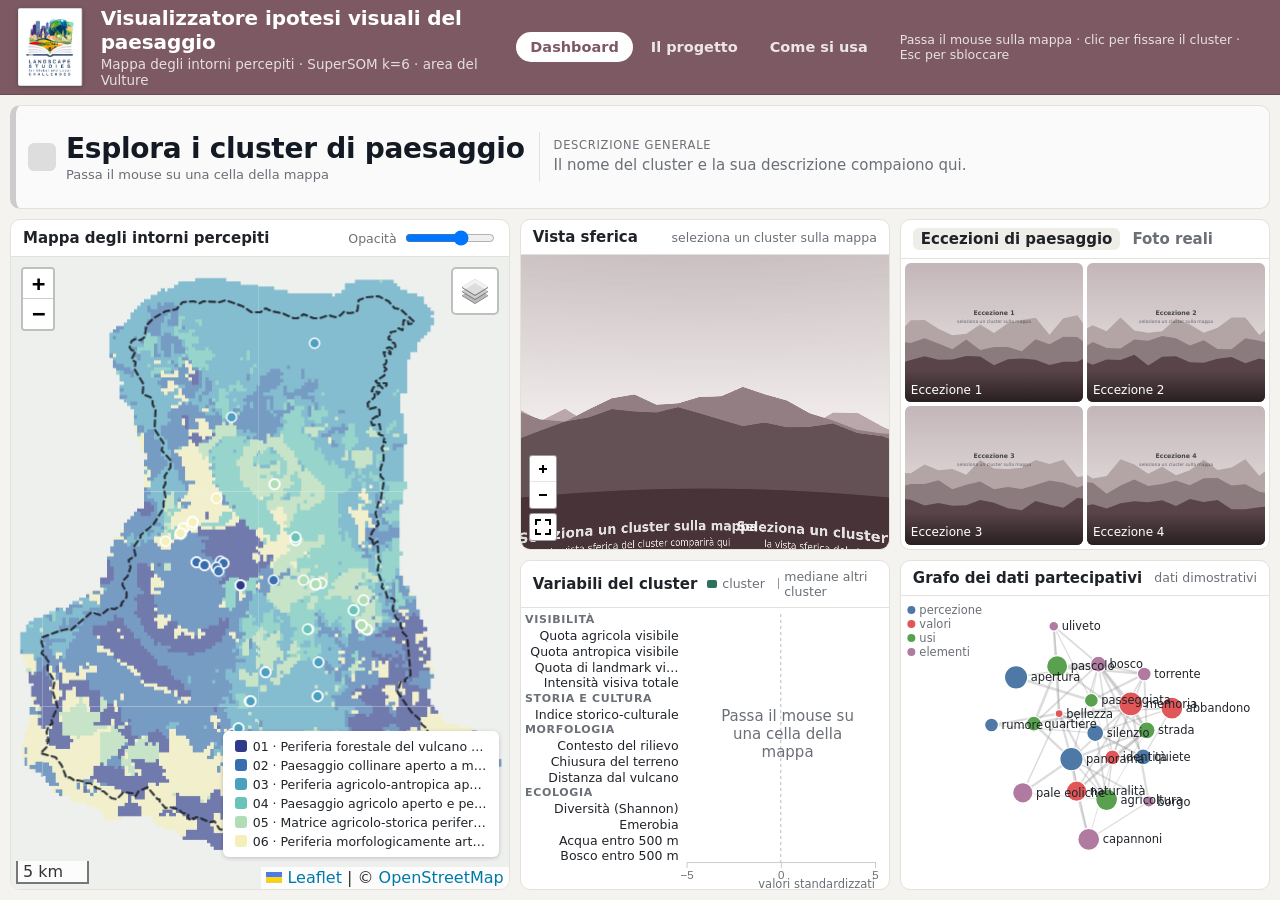
==== index.html @ a0e0056a "Prima versione pubblica della dashboard" ====
<!DOCTYPE html>
<html lang="it">
<head>
<meta charset="utf-8">
<meta name="viewport" content="width=device-width, initial-scale=1">
<title>Visualizzatore ipotesi visuali del paesaggio</title>
<meta name="description" content="Paesaggio tra misura e percezione: dashboard della mappa degli intorni percepiti dell'area del Vulture (Basilicata), con configurazioni SuperSOM, immagini generate con IA e fotografie del territorio. Dottorato in Landscape Studies for Global and Local Challenges, Università degli Studi di Bergamo.">
<meta property="og:title" content="Paesaggio tra misura e percezione">
<meta property="og:description" content="Mappa degli intorni percepiti del Vulture: configurazioni di paesaggio, ipotesi visuali generate con IA e fotografie del territorio.">
<meta property="og:image" content="assets/progetto/dispositivo.jpg">
<link rel="icon" href="assets/logo.png">
<link rel="stylesheet" href="vendor/leaflet/leaflet.css">
<link rel="stylesheet" href="vendor/pannellum/pannellum.css">
<link rel="stylesheet" href="css/style.css">
</head>
<body>
<header class="topbar">
  <button class="logo" id="logo" title="PhD Landscape Studies for Global and Local Challenges">
    <img src="assets/logo.png" alt="PhD Landscape Studies for Global and Local Challenges"></button>
  <div class="brand">
    <h1 id="titolo">Visualizzatore ipotesi visuali del paesaggio</h1>
    <p id="sottotitolo"></p>
  </div>
  <nav class="menu" aria-label="Sezioni">
    <a href="#dashboard" data-voce="dashboard" class="on">Dashboard</a>
    <a href="#progetto" data-voce="progetto">Il progetto</a>
    <a href="#progetto/uso" data-voce="uso">Come si usa</a>
  </nav>
  <div class="hint-top" id="hint-top">Passa il mouse sulla mappa · clic per fissare il cluster · Esc per sbloccare</div>
  <span class="demo-badge" id="demo-badge" hidden>dati dimostrativi</span>
</header>

<section class="scheda" id="scheda">
  <div class="sch-titolo">
    <span class="sch-sw" id="sch-sw"></span>
    <div class="sch-tt">
      <div class="sch-nome" id="sch-nome">Esplora i cluster di paesaggio</div>
      <div class="sch-meta" id="sch-meta">Passa il mouse su una cella della mappa</div>
    </div>
    <span class="sch-fisso" id="sch-fisso" hidden>fisso</span>
  </div>
  <div class="sch-desc">
    <span class="sch-label">Descrizione generale</span>
    <div class="sch-body" id="sch-body"></div>
  </div>
  <button class="sch-toggle" id="sch-toggle" hidden>leggi tutto</button>
</section>

<main class="grid">
  <section class="panel p-map">
    <div class="panel-h"><h2>Mappa degli intorni percepiti</h2>
      <label class="opacity">Opacità <input type="range" id="opacity" min="0" max="1" step="0.05"></label></div>
    <div id="map"></div>
  </section>

  <section class="panel p-street">
    <div class="panel-h"><h2>Vista sferica</h2><span class="hint" id="street-caption"></span><button class="btn-leggi" id="btn-centrale" hidden title="Leggi la descrizione dell'immagine centrale">Leggi</button></div>
    <div class="street" id="street">
      <div id="pano"></div>
      <figure class="synth" id="synth" hidden><img id="synth-img" alt=""><figcaption>immagine sintetica centrale</figcaption></figure>
    </div>
  </section>

  <section class="panel p-exc">
    <div class="panel-h"><h2>Eccezioni di paesaggio</h2></div>
    <div class="exc" id="exc"></div>
  </section>

  <section class="panel p-box">
    <div class="panel-h"><h2>Variabili del cluster</h2>
      <span class="legend-inline"><i class="lg-c"></i>cluster <i class="lg-g"></i>intera area</span></div>
    <div class="chart" id="boxplot"></div>
  </section>

  <section class="panel p-graph">
    <div class="panel-h"><h2>Grafo dei dati partecipativi</h2><span class="hint" id="graph-note"></span></div>
    <div class="chart" id="graph"></div>
  </section>
</main>

<div class="lightbox" id="lightbox" hidden><img alt=""><p></p></div>
<div class="tooltip" id="tooltip" hidden></div>

<script src="vendor/leaflet/leaflet.js"></script>
<script src="vendor/proj4.js"></script>
<script src="vendor/georaster.browser.bundle.min.js"></script>
<script src="vendor/georaster-layer-for-leaflet.min.js"></script>
<script src="vendor/d3.min.js"></script>
<script src="vendor/pannellum/pannellum.js"></script>
<script src="js/stato.js"></script>
<script src="js/modale.js"></script>
<script src="js/testi.js"></script>
<script src="js/panorama.js"></script>
<script src="js/foto.js"></script>
<script src="js/mappa.js"></script>
<script src="js/boxplot.js"></script>
<script src="js/immagini.js"></script>
<script src="js/grafo.js"></script>
<script src="js/progetto.js"></script>
<script src="js/app.js"></script>
</body>
</html>
---- vendor/leaflet/leaflet.css ----
/* required styles */

.leaflet-pane,
.leaflet-tile,
.leaflet-marker-icon,
.leaflet-marker-shadow,
.leaflet-tile-container,
.leaflet-pane > svg,
.leaflet-pane > canvas,
.leaflet-zoom-box,
.leaflet-image-layer,
.leaflet-layer {
	position: absolute;
	left: 0;
	top: 0;
	}
.leaflet-container {
	overflow: hidden;
	}
.leaflet-tile,
.leaflet-marker-icon,
.leaflet-marker-shadow {
	-webkit-user-select: none;
	   -moz-user-select: none;
	        user-select: none;
	  -webkit-user-drag: none;
	}
/* Prevents IE11 from highlighting tiles in blue */
.leaflet-tile::selection {
	background: transparent;
}
/* Safari renders non-retina tile on retina better with this, but Chrome is worse */
.leaflet-safari .leaflet-tile {
	image-rendering: -webkit-optimize-contrast;
	}
/* hack that prevents hw layers "stretching" when loading new tiles */
.leaflet-safari .leaflet-tile-container {
	width: 1600px;
	height: 1600px;
	-webkit-transform-origin: 0 0;
	}
.leaflet-marker-icon,
.leaflet-marker-shadow {
	display: block;
	}
/* .leaflet-container svg: reset svg max-width decleration shipped in Joomla! (joomla.org) 3.x */
/* .leaflet-container img: map is broken in FF if you have max-width: 100% on tiles */
.leaflet-container .leaflet-overlay-pane svg {
	max-width: none !important;
	max-height: none !important;
	}
.leaflet-container .leaflet-marker-pane img,
.leaflet-container .leaflet-shadow-pane img,
.leaflet-container .leaflet-tile-pane img,
.leaflet-container img.leaflet-image-layer,
.leaflet-container .leaflet-tile {
	max-width: none !important;
	max-height: none !important;
	width: auto;
	padding: 0;
	}

.leaflet-container img.leaflet-tile {
	/* See: https://bugs.chromium.org/p/chromium/issues/detail?id=600120 */
	mix-blend-mode: plus-lighter;
}

.leaflet-container.leaflet-touch-zoom {
	-ms-touch-action: pan-x pan-y;
	touch-action: pan-x pan-y;
	}
.leaflet-container.leaflet-touch-drag {
	-ms-touch-action: pinch-zoom;
	/* Fallback for FF which doesn't support pinch-zoom */
	touch-action: none;
	touch-action: pinch-zoom;
}
.leaflet-container.leaflet-touch-drag.leaflet-touch-zoom {
	-ms-touch-action: none;
	touch-action: none;
}
.leaflet-container {
	-webkit-tap-highlight-color: transparent;
}
.leaflet-container a {
	-webkit-tap-highlight-color: rgba(51, 181, 229, 0.4);
}
.leaflet-tile {
	filter: inherit;
	visibility: hidden;
	}
.leaflet-tile-loaded {
	visibility: inherit;
	}
.leaflet-zoom-box {
	width: 0;
	height: 0;
	-moz-box-sizing: border-box;
	     box-sizing: border-box;
	z-index: 800;
	}
/* workaround for https://bugzilla.mozilla.org/show_bug.cgi?id=888319 */
.leaflet-overlay-pane svg {
	-moz-user-select: none;
	}

.leaflet-pane         { z-index: 400; }

.leaflet-tile-pane    { z-index: 200; }
.leaflet-overlay-pane { z-index: 400; }
.leaflet-shadow-pane  { z-index: 500; }
.leaflet-marker-pane  { z-index: 600; }
.leaflet-tooltip-pane   { z-index: 650; }
.leaflet-popup-pane   { z-index: 700; }

.leaflet-map-pane canvas { z-index: 100; }
.leaflet-map-pane svg    { z-index: 200; }

.leaflet-vml-shape {
	width: 1px;
	height: 1px;
	}
.lvml {
	behavior: url(#default#VML);
	display: inline-block;
	position: absolute;
	}


/* control positioning */

.leaflet-control {
	position: relative;
	z-index: 800;
	pointer-events: visiblePainted; /* IE 9-10 doesn't have auto */
	pointer-events: auto;
	}
.leaflet-top,
.leaflet-bottom {
	position: absolute;
	z-index: 1000;
	pointer-events: none;
	}
.leaflet-top {
	top: 0;
	}
.leaflet-right {
	right: 0;
	}
.leaflet-bottom {
	bottom: 0;
	}
.leaflet-left {
	left: 0;
	}
.leaflet-control {
	float: left;
	clear: both;
	}
.leaflet-right .leaflet-control {
	float: right;
	}
.leaflet-top .leaflet-control {
	margin-top: 10px;
	}
.leaflet-bottom .leaflet-control {
	margin-bottom: 10px;
	}
.leaflet-left .leaflet-control {
	margin-left: 10px;
	}
.leaflet-right .leaflet-control {
	margin-right: 10px;
	}


/* zoom and fade animations */

.leaflet-fade-anim .leaflet-popup {
	opacity: 0;
	-webkit-transition: opacity 0.2s linear;
	   -moz-transition: opacity 0.2s linear;
	        transition: opacity 0.2s linear;
	}
.leaflet-fade-anim .leaflet-map-pane .leaflet-popup {
	opacity: 1;
	}
.leaflet-zoom-animated {
	-webkit-transform-origin: 0 0;
	    -ms-transform-origin: 0 0;
	        transform-origin: 0 0;
	}
svg.leaflet-zoom-animated {
	will-change: transform;
}

.leaflet-zoom-anim .leaflet-zoom-animated {
	-webkit-transition: -webkit-transform 0.25s cubic-bezier(0,0,0.25,1);
	   -moz-transition:    -moz-transform 0.25s cubic-bezier(0,0,0.25,1);
	        transition:         transform 0.25s cubic-bezier(0,0,0.25,1);
	}
.leaflet-zoom-anim .leaflet-tile,
.leaflet-pan-anim .leaflet-tile {
	-webkit-transition: none;
	   -moz-transition: none;
	        transition: none;
	}

.leaflet-zoom-anim .leaflet-zoom-hide {
	visibility: hidden;
	}


/* cursors */

.leaflet-interactive {
	cursor: pointer;
	}
.leaflet-grab {
	cursor: -webkit-grab;
	cursor:    -moz-grab;
	cursor:         grab;
	}
.leaflet-crosshair,
.leaflet-crosshair .leaflet-interactive {
	cursor: crosshair;
	}
.leaflet-popup-pane,
.leaflet-control {
	cursor: auto;
	}
.leaflet-dragging .leaflet-grab,
.leaflet-dragging .leaflet-grab .leaflet-interactive,
.leaflet-dragging .leaflet-marker-draggable {
	cursor: move;
	cursor: -webkit-grabbing;
	cursor:    -moz-grabbing;
	cursor:         grabbing;
	}

/* marker & overlays interactivity */
.leaflet-marker-icon,
.leaflet-marker-shadow,
.leaflet-image-layer,
.leaflet-pane > svg path,
.leaflet-tile-container {
	pointer-events: none;
	}

.leaflet-marker-icon.leaflet-interactive,
.leaflet-image-layer.leaflet-interactive,
.leaflet-pane > svg path.leaflet-interactive,
svg.leaflet-image-layer.leaflet-interactive path {
	pointer-events: visiblePainted; /* IE 9-10 doesn't have auto */
	pointer-events: auto;
	}

/* visual tweaks */

.leaflet-container {
	background: #ddd;
	outline-offset: 1px;
	}
.leaflet-container a {
	color: #0078A8;
	}
.leaflet-zoom-box {
	border: 2px dotted #38f;
	background: rgba(255,255,255,0.5);
	}


/* general typography */
.leaflet-container {
	font-family: "Helvetica Neue", Arial, Helvetica, sans-serif;
	font-size: 12px;
	font-size: 0.75rem;
	line-height: 1.5;
	}


/* general toolbar styles */

.leaflet-bar {
	box-shadow: 0 1px 5px rgba(0,0,0,0.65);
	border-radius: 4px;
	}
.leaflet-bar a {
	background-color: #fff;
	border-bottom: 1px solid #ccc;
	width: 26px;
	height: 26px;
	line-height: 26px;
	display: block;
	text-align: center;
	text-decoration: none;
	color: black;
	}
.leaflet-bar a,
.leaflet-control-layers-toggle {
	background-position: 50% 50%;
	background-repeat: no-repeat;
	display: block;
	}
.leaflet-bar a:hover,
.leaflet-bar a:focus {
	background-color: #f4f4f4;
	}
.leaflet-bar a:first-child {
	border-top-left-radius: 4px;
	border-top-right-radius: 4px;
	}
.leaflet-bar a:last-child {
	border-bottom-left-radius: 4px;
	border-bottom-right-radius: 4px;
	border-bottom: none;
	}
.leaflet-bar a.leaflet-disabled {
	cursor: default;
	background-color: #f4f4f4;
	color: #bbb;
	}

.leaflet-touch .leaflet-bar a {
	width: 30px;
	height: 30px;
	line-height: 30px;
	}
.leaflet-touch .leaflet-bar a:first-child {
	border-top-left-radius: 2px;
	border-top-right-radius: 2px;
	}
.leaflet-touch .leaflet-bar a:last-child {
	border-bottom-left-radius: 2px;
	border-bottom-right-radius: 2px;
	}

/* zoom control */

.leaflet-control-zoom-in,
.leaflet-control-zoom-out {
	font: bold 18px 'Lucida Console', Monaco, monospace;
	text-indent: 1px;
	}

.leaflet-touch .leaflet-control-zoom-in, .leaflet-touch .leaflet-control-zoom-out  {
	font-size: 22px;
	}


/* layers control */

.leaflet-control-layers {
	box-shadow: 0 1px 5px rgba(0,0,0,0.4);
	background: #fff;
	border-radius: 5px;
	}
.leaflet-control-layers-toggle {
	background-image: url(images/layers.png);
	width: 36px;
	height: 36px;
	}
.leaflet-retina .leaflet-control-layers-toggle {
	background-image: url(images/layers-2x.png);
	background-size: 26px 26px;
	}
.leaflet-touch .leaflet-control-layers-toggle {
	width: 44px;
	height: 44px;
	}
.leaflet-control-layers .leaflet-control-layers-list,
.leaflet-control-layers-expanded .leaflet-control-layers-toggle {
	display: none;
	}
.leaflet-control-layers-expanded .leaflet-control-layers-list {
	display: block;
	position: relative;
	}
.leaflet-control-layers-expanded {
	padding: 6px 10px 6px 6px;
	color: #333;
	background: #fff;
	}
.leaflet-control-layers-scrollbar {
	overflow-y: scroll;
	overflow-x: hidden;
	padding-right: 5px;
	}
.leaflet-control-layers-selector {
	margin-top: 2px;
	position: relative;
	top: 1px;
	}
.leaflet-control-layers label {
	display: block;
	font-size: 13px;
	font-size: 1.08333em;
	}
.leaflet-control-layers-separator {
	height: 0;
	border-top: 1px solid #ddd;
	margin: 5px -10px 5px -6px;
	}

/* Default icon URLs */
.leaflet-default-icon-path { /* used only in path-guessing heuristic, see L.Icon.Default */
	background-image: url(images/marker-icon.png);
	}


/* attribution and scale controls */

.leaflet-container .leaflet-control-attribution {
	background: #fff;
	background: rgba(255, 255, 255, 0.8);
	margin: 0;
	}
.leaflet-control-attribution,
.leaflet-control-scale-line {
	padding: 0 5px;
	color: #333;
	line-height: 1.4;
	}
.leaflet-control-attribution a {
	text-decoration: none;
	}
.leaflet-control-attribution a:hover,
.leaflet-control-attribution a:focus {
	text-decoration: underline;
	}
.leaflet-attribution-flag {
	display: inline !important;
	vertical-align: baseline !important;
	width: 1em;
	height: 0.6669em;
	}
.leaflet-left .leaflet-control-scale {
	margin-left: 5px;
	}
.leaflet-bottom .leaflet-control-scale {
	margin-bottom: 5px;
	}
.leaflet-control-scale-line {
	border: 2px solid #777;
	border-top: none;
	line-height: 1.1;
	padding: 2px 5px 1px;
	white-space: nowrap;
	-moz-box-sizing: border-box;
	     box-sizing: border-box;
	background: rgba(255, 255, 255, 0.8);
	text-shadow: 1px 1px #fff;
	}
.leaflet-control-scale-line:not(:first-child) {
	border-top: 2px solid #777;
	border-bottom: none;
	margin-top: -2px;
	}
.leaflet-control-scale-line:not(:first-child):not(:last-child) {
	border-bottom: 2px solid #777;
	}

.leaflet-touch .leaflet-control-attribution,
.leaflet-touch .leaflet-control-layers,
.leaflet-touch .leaflet-bar {
	box-shadow: none;
	}
.leaflet-touch .leaflet-control-layers,
.leaflet-touch .leaflet-bar {
	border: 2px solid rgba(0,0,0,0.2);
	background-clip: padding-box;
	}


/* popup */

.leaflet-popup {
	position: absolute;
	text-align: center;
	margin-bottom: 20px;
	}
.leaflet-popup-content-wrapper {
	padding: 1px;
	text-align: left;
	border-radius: 12px;
	}
.leaflet-popup-content {
	margin: 13px 24px 13px 20px;
	line-height: 1.3;
	font-size: 13px;
	font-size: 1.08333em;
	min-height: 1px;
	}
.leaflet-popup-content p {
	margin: 17px 0;
	margin: 1.3em 0;
	}
.leaflet-popup-tip-container {
	width: 40px;
	height: 20px;
	position: absolute;
	left: 50%;
	margin-top: -1px;
	margin-left: -20px;
	overflow: hidden;
	pointer-events: none;
	}
.leaflet-popup-tip {
	width: 17px;
	height: 17px;
	padding: 1px;

	margin: -10px auto 0;
	pointer-events: auto;

	-webkit-transform: rotate(45deg);
	   -moz-transform: rotate(45deg);
	    -ms-transform: rotate(45deg);
	        transform: rotate(45deg);
	}
.leaflet-popup-content-wrapper,
.leaflet-popup-tip {
	background: white;
	color: #333;
	box-shadow: 0 3px 14px rgba(0,0,0,0.4);
	}
.leaflet-container a.leaflet-popup-close-button {
	position: absolute;
	top: 0;
	right: 0;
	border: none;
	text-align: center;
	width: 24px;
	height: 24px;
	font: 16px/24px Tahoma, Verdana, sans-serif;
	color: #757575;
	text-decoration: none;
	background: transparent;
	}
.leaflet-container a.leaflet-popup-close-button:hover,
.leaflet-container a.leaflet-popup-close-button:focus {
	color: #585858;
	}
.leaflet-popup-scrolled {
	overflow: auto;
	}

.leaflet-oldie .leaflet-popup-content-wrapper {
	-ms-zoom: 1;
	}
.leaflet-oldie .leaflet-popup-tip {
	width: 24px;
	margin: 0 auto;

	-ms-filter: "progid:DXImageTransform.Microsoft.Matrix(M11=0.70710678, M12=0.70710678, M21=-0.70710678, M22=0.70710678)";
	filter: progid:DXImageTransform.Microsoft.Matrix(M11=0.70710678, M12=0.70710678, M21=-0.70710678, M22=0.70710678);
	}

.leaflet-oldie .leaflet-control-zoom,
.leaflet-oldie .leaflet-control-layers,
.leaflet-oldie .leaflet-popup-content-wrapper,
.leaflet-oldie .leaflet-popup-tip {
	border: 1px solid #999;
	}


/* div icon */

.leaflet-div-icon {
	background: #fff;
	border: 1px solid #666;
	}


/* Tooltip */
/* Base styles for the element that has a tooltip */
.leaflet-tooltip {
	position: absolute;
	padding: 6px;
	background-color: #fff;
	border: 1px solid #fff;
	border-radius: 3px;
	color: #222;
	white-space: nowrap;
	-webkit-user-select: none;
	-moz-user-select: none;
	-ms-user-select: none;
	user-select: none;
	pointer-events: none;
	box-shadow: 0 1px 3px rgba(0,0,0,0.4);
	}
.leaflet-tooltip.leaflet-interactive {
	cursor: pointer;
	pointer-events: auto;
	}
.leaflet-tooltip-top:before,
.leaflet-tooltip-bottom:before,
.leaflet-tooltip-left:before,
.leaflet-tooltip-right:before {
	position: absolute;
	pointer-events: none;
	border: 6px solid transparent;
	background: transparent;
	content: "";
	}

/* Directions */

.leaflet-tooltip-bottom {
	margin-top: 6px;
}
.leaflet-tooltip-top {
	margin-top: -6px;
}
.leaflet-tooltip-bottom:before,
.leaflet-tooltip-top:before {
	left: 50%;
	margin-left: -6px;
	}
.leaflet-tooltip-top:before {
	bottom: 0;
	margin-bottom: -12px;
	border-top-color: #fff;
	}
.leaflet-tooltip-bottom:before {
	top: 0;
	margin-top: -12px;
	margin-left: -6px;
	border-bottom-color: #fff;
	}
.leaflet-tooltip-left {
	margin-left: -6px;
}
.leaflet-tooltip-right {
	margin-left: 6px;
}
.leaflet-tooltip-left:before,
.leaflet-tooltip-right:before {
	top: 50%;
	margin-top: -6px;
	}
.leaflet-tooltip-left:before {
	right: 0;
	margin-right: -12px;
	border-left-color: #fff;
	}
.leaflet-tooltip-right:before {
	left: 0;
	margin-left: -12px;
	border-right-color: #fff;
	}

/* Printing */

@media print {
	/* Prevent printers from removing background-images of controls. */
	.leaflet-control {
		-webkit-print-color-adjust: exact;
		print-color-adjust: exact;
		}
	}
---- vendor/pannellum/pannellum.css ----
/* Pannellum 2.5.6, https://github.com/mpetroff/pannellum */
.pnlm-container{margin:0;padding:0;overflow:hidden;position:relative;cursor:default;width:100%;height:100%;font-family:Helvetica,"Nimbus Sans L","Liberation Sans",Arial,sans-serif;background:#f4f4f4 url('data:image/svg+xml,%3Csvg%20xmlns%3D%22http%3A%2F%2Fwww.w3.org%2F2000%2Fsvg%22%20width%3D%2267%22%20height%3D%22100%22%20viewBox%3D%220%200%2067%20100%22%3E%0A%3Cpath%20stroke%3D%22%23ccc%22%20fill%3D%22none%22%20d%3D%22M33.5%2C50%2C0%2C63%2C33.5%2C75%2C67%2C63%2C33.5%2C50m-33.5-50%2C67%2C25m-0.5%2C0%2C0%2C75m-66.5-75%2C67-25m-33.5%2C75%2C0%2C25m0-100%2C0%2C50%22%2F%3E%0A%3C%2Fsvg%3E%0A') repeat;-webkit-user-select:none;-khtml-user-select:none;-moz-user-select:none;-o-user-select:none;-ms-user-select:none;user-select:none;outline:0;line-height:1.4;contain:content}.pnlm-container *{box-sizing:content-box}.pnlm-ui{position:absolute;width:100%;height:100%;z-index:1}.pnlm-grab{cursor:grab;cursor:url('data:image/svg+xml,%3Csvg%20xmlns%3D%22http%3A%2F%2Fwww.w3.org%2F2000%2Fsvg%22%20height%3D%2226%22%20width%3D%2226%22%3E%0A%3Cpath%20stroke%3D%22%23000%22%20stroke-width%3D%221px%22%20fill%3D%22%23fff%22%20d%3D%22m15.3%2020.5s6.38-6.73%204.64-8.24-3.47%201.01-3.47%201.01%203.61-5.72%201.41-6.49c-2.2-0.769-3.33%204.36-3.33%204.36s0.873-5.76-1.06-5.76-1.58%205.39-1.58%205.39-0.574-4.59-2.18-4.12c-1.61%200.468-0.572%205.51-0.572%205.51s-1.58-4.89-2.93-3.79c-1.35%201.11%200.258%205.25%200.572%206.62%200.836%202.43%202.03%202.94%202.17%205.55%22%2F%3E%0A%3C%2Fsvg%3E%0A') 12 8,default}.pnlm-grabbing{cursor:grabbing;cursor:url('data:image/svg+xml,%3Csvg%20xmlns%3D%22http%3A%2F%2Fwww.w3.org%2F2000%2Fsvg%22%20height%3D%2226%22%20width%3D%2226%22%3E%0A%3Cpath%20stroke%3D%22%23000%22%20stroke-width%3D%221px%22%20fill%3D%22%23fff%22%20d%3D%22m15.3%2020.5s5.07-5.29%203.77-6.74c-1.31-1.45-2.53%200.14-2.53%200.14s2.74-3.29%200.535-4.06c-2.2-0.769-2.52%201.3-2.52%201.3s0.81-2.13-1.12-2.13-1.52%201.77-1.52%201.77-0.261-1.59-1.87-1.12c-1.61%200.468-0.874%202.17-0.874%202.17s-0.651-1.55-2-0.445c-1.35%201.11-0.68%202.25-0.365%203.62%200.836%202.43%202.03%202.94%202.17%205.55%22%2F%3E%0A%3C%2Fsvg%3E%0A') 12 8,default}.pnlm-sprite{background-image:url('data:image/svg+xml,%3Csvg%20xmlns%3D%22http%3A%2F%2Fwww.w3.org%2F2000%2Fsvg%22%20width%3D%2226%22%20height%3D%22208%22%3E%0A%3Ccircle%20fill-opacity%3D%22.78%22%20cy%3D%22117%22%20cx%3D%2213%22%20r%3D%2211%22%20fill%3D%22%23fff%22%2F%3E%0A%3Ccircle%20fill-opacity%3D%22.78%22%20cy%3D%22143%22%20cx%3D%2213%22%20r%3D%2211%22%20fill%3D%22%23fff%22%2F%3E%0A%3Ccircle%20cy%3D%22169%22%20cx%3D%2213%22%20r%3D%227%22%20fill%3D%22none%22%20stroke%3D%22%23000%22%20stroke-width%3D%222%22%2F%3E%0A%3Ccircle%20cy%3D%22195%22%20cx%3D%2213%22%20r%3D%227%22%20fill%3D%22none%22%20stroke%3D%22%23000%22%20stroke-width%3D%222%22%2F%3E%0A%3Ccircle%20cx%3D%2213%22%20cy%3D%22195%22%20r%3D%222.5%22%2F%3E%0A%3Cpath%20d%3D%22m5%2083v6h2v-4h4v-2zm10%200v2h4v4h2v-6zm-5%205v6h6v-6zm-5%205v6h6v-2h-4v-4zm14%200v4h-4v2h6v-6z%22%2F%3E%0A%3Cpath%20d%3D%22m13%20110a7%207%200%200%200%20-7%207%207%207%200%200%200%207%207%207%207%200%200%200%207%20-7%207%207%200%200%200%20-7%20-7zm-1%203h2v2h-2zm0%203h2v5h-2z%22%2F%3E%0A%3Cpath%20d%3D%22m5%2057v6h2v-4h4v-2zm10%200v2h4v4h2v-6zm-10%2010v6h6v-2h-4v-4zm14%200v4h-4v2h6v-6z%22%2F%3E%0A%3Cpath%20d%3D%22m17%2038v2h-8v-2z%22%2F%3E%0A%3Cpath%20d%3D%22m12%209v3h-3v2h3v3h2v-3h3v-2h-3v-3z%22%2F%3E%0A%3Cpath%20d%3D%22m13%20136-6.125%206.125h4.375v7.875h3.5v-7.875h4.375z%22%2F%3E%0A%3Cpath%20d%3D%22m10.428%20173.33v-5.77l5-2.89v5.77zm1-1.73%203-1.73-3.001-1.74z%22%2F%3E%0A%3C%2Fsvg%3E%0A')}.pnlm-container:-moz-full-screen{height:100%!important;width:100%!important;position:static!important}.pnlm-container:-webkit-full-screen{height:100%!important;width:100%!important;position:static!important}.pnlm-container:-ms-fullscreen{height:100%!important;width:100%!important;position:static!important}.pnlm-container:fullscreen{height:100%!important;width:100%!important;position:static!important}.pnlm-render-container{cursor:inherit;position:absolute;height:100%;width:100%}.pnlm-controls{margin-top:4px;background-color:#fff;border:1px solid #999;border-color:rgba(0,0,0,0.4);border-radius:3px;cursor:pointer;z-index:2;-webkit-transform:translateZ(9999px);transform:translateZ(9999px)}.pnlm-control:hover{background-color:#f8f8f8}.pnlm-controls-container{position:absolute;top:0;left:4px;z-index:1}.pnlm-zoom-controls{width:26px;height:52px}.pnlm-zoom-in{width:100%;height:50%;position:absolute;top:0;border-radius:3px 3px 0 0}.pnlm-zoom-out{width:100%;height:50%;position:absolute;bottom:0;background-position:0 -26px;border-top:1px solid #ddd;border-top-color:rgba(0,0,0,0.10);border-radius:0 0 3px 3px}.pnlm-fullscreen-toggle-button,.pnlm-orientation-button,.pnlm-hot-spot-debug-indicator{width:26px;height:26px}.pnlm-hot-spot-debug-indicator{position:absolute;top:50%;left:50%;width:26px;height:26px;margin:-13px 0 0 -13px;background-color:rgba(255,255,255,0.5);border-radius:13px;display:none}.pnlm-orientation-button-inactive{background-position:0 -156px}.pnlm-orientation-button-active{background-position:0 -182px}.pnlm-fullscreen-toggle-button-inactive{background-position:0 -52px}.pnlm-fullscreen-toggle-button-active{background-position:0 -78px}.pnlm-panorama-info{position:absolute;bottom:4px;background-color:rgba(0,0,0,0.7);border-radius:0 3px 3px 0;padding-right:10px;color:#fff;text-align:left;display:none;z-index:2;-webkit-transform:translateZ(9999px);transform:translateZ(9999px)}.pnlm-title-box{position:relative;font-size:20px;display:table;padding-left:5px;margin-bottom:3px}.pnlm-author-box{position:relative;font-size:12px;display:table;padding-left:5px}.pnlm-load-box{position:absolute;top:50%;left:50%;width:200px;height:150px;margin:-75px 0 0 -100px;background-color:rgba(0,0,0,0.7);border-radius:3px;text-align:center;font-size:20px;display:none;color:#fff}.pnlm-load-box p{margin:20px 0}.pnlm-lbox{position:absolute;top:50%;left:50%;width:20px;height:20px;margin:-10px 0 0 -10px;display:none}.pnlm-loading{animation-duration:1.5s;-webkit-animation-duration:1.5s;animation-name:pnlm-mv;-webkit-animation-name:pnlm-mv;animation-iteration-count:infinite;-webkit-animation-iteration-count:infinite;animation-timing-function:linear;-webkit-animation-timing-function:linear;height:10px;width:10px;background-color:#fff;position:relative}@keyframes pnlm-mv{from{left:0;top:0}25%{left:10px;top:0}50%{left:10px;top:10px}75%{left:0;top:10px}to{left:0;top:0}}@-webkit-keyframes pnlm-mv{from{left:0;top:0}25%{left:10px;top:0}50%{left:10px;top:10px}75%{left:0;top:10px}to{left:0;top:0}}.pnlm-load-button{position:absolute;top:50%;left:50%;width:200px;height:100px;margin:-50px 0 0 -100px;background-color:rgba(0,0,0,.7);border-radius:3px;text-align:center;font-size:20px;display:table;color:#fff;cursor:pointer}.pnlm-load-button:hover{background-color:rgba(0,0,0,.8)}.pnlm-load-button p{display:table-cell;vertical-align:middle}.pnlm-info-box{font-size:15px;position:absolute;top:50%;left:50%;width:200px;height:150px;margin:-75px 0 0 -100px;background-color:#000;border-radius:3px;display:table;text-align:center;color:#fff;table-layout:fixed}.pnlm-info-box a,.pnlm-author-box a{color:#fff;word-wrap:break-word;overflow-wrap:break-word}.pnlm-info-box p{display:table-cell;vertical-align:middle;padding:0 5px 0 5px}.pnlm-error-msg{display:none}.pnlm-about-msg{font-size:11px;line-height:11px;color:#fff;padding:5px 8px 5px 8px;background:rgba(0,0,0,0.7);border-radius:3px;position:absolute;top:50px;left:50px;display:none;opacity:0;-moz-transition:opacity .3s ease-in-out;-webkit-transition:opacity .3s ease-in-out;-o-transition:opacity .3s ease-in-out;-ms-transition:opacity .3s ease-in-out;transition:opacity .3s ease-in-out;z-index:1}.pnlm-about-msg a:link,.pnlm-about-msg a:visited{color:#fff}.pnlm-about-msg a:hover,.pnlm-about-msg a:active{color:#eee}.pnlm-hotspot-base{position:absolute;visibility:hidden;cursor:default;vertical-align:middle;top:0;z-index:1}.pnlm-hotspot{height:26px;width:26px;border-radius:13px}.pnlm-hotspot:hover{background-color:rgba(255,255,255,0.2)}.pnlm-hotspot.pnlm-info{background-position:0 -104px}.pnlm-hotspot.pnlm-scene{background-position:0 -130px}div.pnlm-tooltip span{visibility:hidden;position:absolute;border-radius:3px;background-color:rgba(0,0,0,0.7);color:#fff;text-align:center;max-width:200px;padding:5px 10px;margin-left:-220px;cursor:default}div.pnlm-tooltip:hover span{visibility:visible}div.pnlm-tooltip:hover span:after{content:'';position:absolute;width:0;height:0;border-width:10px;border-style:solid;border-color:rgba(0,0,0,0.7) transparent transparent transparent;bottom:-20px;left:-10px;margin:0 50%}.pnlm-compass{position:absolute;width:50px;height:50px;right:4px;bottom:4px;border-radius:25px;background-image:url('data:image/svg+xml,%3Csvg%20xmlns%3D%22http%3A%2F%2Fwww.w3.org%2F2000%2Fsvg%22%20height%3D%2250%22%20width%3D%2250%22%3E%0A%3Cpath%20d%3D%22m24.5078%206-3.2578%2018h7.5l-3.25781-18h-0.984376zm-3.2578%2020%203.2578%2018h0.9844l3.2578-18h-7.5zm1.19531%200.9941h5.10938l-2.5547%2014.1075-2.5547-14.1075z%22%2F%3E%0A%3C%2Fsvg%3E%0A');cursor:default;display:none}.pnlm-world{position:absolute;left:50%;top:50%}.pnlm-face{position:absolute;-webkit-transform-origin:0 0;transform-origin:0 0}.pnlm-dragfix,.pnlm-preview-img{position:absolute;height:100%;width:100%}.pnlm-preview-img{background-size:cover;background-position:center}.pnlm-lbar{width:150px;margin:0 auto;border:#fff 1px solid;height:6px}.pnlm-lbar-fill{background:#fff;height:100%;width:0}.pnlm-lmsg{font-size:12px}.pnlm-fade-img{position:absolute;top:0;left:0}.pnlm-pointer{cursor:pointer}
---- css/style.css ----
:root{
  --bg:#f4f3ef; --panel:#fff; --ink:#1f2328; --muted:#6b6f76; --line:#e3e1db;
  --accent:#2f6f5e; --global:#c9c6bd; --radius:10px; --gap:10px;
  font-family: "Inter", system-ui, -apple-system, "Segoe UI", Roboto, sans-serif;
}
*{box-sizing:border-box}
html,body{margin:0;height:100%;background:var(--bg);color:var(--ink)}
body{display:flex;flex-direction:column;overflow:hidden}

.topbar{display:flex;align-items:center;gap:18px;padding:6px 18px;background:#7d5a63;border-bottom:1px solid #6a4a53}
.logo{flex:none;border:0;padding:0;background:none;cursor:pointer;line-height:0}
.logo img{height:78px;width:auto;display:block;border-radius:2px;box-shadow:0 1px 4px rgba(0,0,0,.25)}
.topbar .hint-top{color:rgba(255,255,255,.82)}
.brand h1{font-size:20px;margin:0;font-weight:700;color:#fff;letter-spacing:-.005em}
.brand p{margin:2px 0 0;font-size:13.5px;color:rgba(255,255,255,.8)}
.current{display:flex;align-items:center;gap:10px;margin-left:auto;padding:6px 12px;border:1px solid var(--line);border-radius:999px;min-width:340px}
.swatch{width:16px;height:16px;border-radius:4px;background:#ddd;flex:none}
.cur-name{font-size:14px;font-weight:600}
.cur-meta{font-size:11px;color:var(--muted)}
.lock{font-size:11px;background:var(--ink);color:#fff;padding:2px 8px;border-radius:999px}
.demo-badge{font-size:11px;text-transform:uppercase;letter-spacing:.05em;color:#8a5a00;background:#fff3d6;border:1px solid #f0d9a0;padding:3px 8px;border-radius:6px}

.grid{flex:1;min-height:0;display:grid;gap:var(--gap);padding:var(--gap);
  grid-template-columns:1.35fr 1fr 1fr;grid-template-rows:1fr 1fr;
  grid-template-areas:"map street exc" "map box graph"}
.panel{background:var(--panel);border:1px solid var(--line);border-radius:var(--radius);display:flex;flex-direction:column;min-height:0;min-width:0;overflow:hidden}
.panel-h{display:flex;align-items:center;gap:10px;padding:8px 12px;border-bottom:1px solid var(--line)}
.panel-h h2{white-space:nowrap;font-size:15px;margin:0;font-weight:600}
.hint{font-size:12.5px;color:var(--muted);margin-left:auto;white-space:nowrap;overflow:hidden;text-overflow:ellipsis}
.p-map{grid-area:map}.p-street{grid-area:street}.p-exc{grid-area:exc}.p-box{grid-area:box}.p-graph{grid-area:graph}
#map{flex:1;cursor:crosshair}
.opacity{margin-left:auto;font-size:12.5px;color:var(--muted);display:flex;align-items:center;gap:6px}
.opacity input{width:90px}
.chart{flex:1;min-height:0;position:relative}

.street{flex:1;position:relative;background:#e9e7e1;min-height:0}
#pano{position:absolute;inset:0;width:100%;height:100%}
#pano .pnlm-controls-container{top:auto;bottom:8px;left:8px}
#pano .pnlm-load-box{background:rgba(31,35,40,.7)}
.pano-hint{font-size:11px;color:var(--muted)}
.synth{z-index:3;position:absolute;right:8px;bottom:8px;margin:0;width:26%;background:#fff;padding:3px;border-radius:6px;box-shadow:0 1px 4px rgba(0,0,0,.25)}
.synth img{display:block;width:100%;border-radius:4px}
.synth figcaption{font-size:11px;color:var(--muted);text-align:center;padding-top:2px}

.exc{position:relative;flex:1;display:grid;grid-template-columns:1fr 1fr;grid-template-rows:1fr 1fr;gap:4px;padding:4px;min-height:0}
.exc figure{margin:0;position:relative;overflow:hidden;border-radius:6px;background:#e9e7e1;min-height:0}
.exc img{position:absolute;inset:0;width:100%;height:100%;object-fit:cover;cursor:zoom-in;transition:opacity .25s}
.exc figcaption{position:absolute;left:0;right:0;bottom:0;font-size:12px;color:#fff;padding:12px 6px 4px;background:linear-gradient(transparent,rgba(0,0,0,.55))}

.legend-inline{margin-left:auto;font-size:12.5px;color:var(--muted);display:flex;align-items:center;gap:5px}
.legend-inline i{display:inline-block;width:14px;height:8px;border-radius:2px}
.lg-c{background:var(--accent)} .lg-g{background:var(--global);margin-left:6px}
.legend-inline i.lg-t{width:2px;height:11px;border-radius:0;background:#9a968c;margin-left:8px}
.empty{position:absolute;inset:0;display:flex;align-items:center;justify-content:center;color:var(--muted);font-size:15px;text-align:center;padding:20px}

.tiles-chiari{filter:grayscale(1) brightness(1.08) contrast(.85) opacity(.85)}
.leaflet-container{font:inherit;background:#eef0ee}
.legend{background:#fff;padding:6px 8px;border-radius:6px;box-shadow:0 1px 4px rgba(0,0,0,.2);font-size:12.5px;max-height:260px;overflow:auto}
.legend div{display:flex;align-items:center;gap:6px;padding:2px 4px;border-radius:4px;cursor:pointer;max-width:260px;white-space:nowrap;overflow:hidden;text-overflow:ellipsis}
.legend div:hover,.legend div.on{background:#f0eee8}
.legend i{width:12px;height:12px;border-radius:3px;flex:none}
.legend span{overflow:hidden;text-overflow:ellipsis}

.tooltip{position:fixed;z-index:2000;pointer-events:none;background:rgba(31,35,40,.94);color:#fff;font-size:12.5px;line-height:1.45;padding:6px 8px;border-radius:6px;max-width:260px}
.lightbox{position:fixed;inset:0;z-index:3000;background:rgba(0,0,0,.85);display:flex;flex-direction:column;align-items:center;justify-content:center;cursor:zoom-out}
.lightbox img{max-width:92vw;max-height:86vh;border-radius:6px}
.lightbox p{color:#ddd;font-size:15px}
.lightbox[hidden]{display:none}

/* Scheda testo descrittivo */
.hint-top{margin-left:auto;font-size:12.5px;color:var(--muted)}
.sch-titolo{display:flex;align-items:center;gap:10px;flex:0 1 auto;min-width:220px;max-width:46%;padding-right:14px;border-right:1px solid var(--line)}
.sch-sw{width:28px;height:28px;border-radius:6px;background:var(--cur,#ddd);flex:none;transition:background .25s}
.sch-tt{min-width:0}
.sch-nome{font-size:28px;font-weight:750;line-height:1.18;color:#141a24;letter-spacing:-.01em;display:-webkit-box;-webkit-line-clamp:2;-webkit-box-orient:vertical;overflow:hidden}
.sch-meta{font-size:13px;color:var(--muted);margin-top:2px}
.sch-fisso{font-size:12.5px;background:var(--ink);color:#fff;padding:2px 8px;border-radius:999px;flex:none}
.sch-desc{flex:1;min-width:0;display:flex;flex-direction:column;gap:2px}
.scheda.cambio .sch-nome{animation:schIn .28s ease-out}
@keyframes schIn{from{opacity:.25;transform:translateY(3px)}to{opacity:1;transform:none}}
.scheda{display:flex;align-items:center;gap:14px;margin:var(--gap) var(--gap) 0;padding:8px 12px;background:var(--panel);border:1px solid var(--line);border-left:6px solid var(--cur,#ccc);border-radius:var(--radius);
  background:color-mix(in srgb, var(--cur, #ccc) 9%, #fff);
  height:104px;box-sizing:border-box;overflow:hidden;flex:none}   /* altezza fissa: non cambia con la lunghezza del titolo */
.scheda[hidden]{display:none}
.sch-label{font-size:11.5px;text-transform:uppercase;letter-spacing:.06em;color:var(--muted);white-space:nowrap}
.sch-body{flex:1;min-width:0;font-size:15px;line-height:1.5;max-height:1.5em;overflow:hidden;white-space:nowrap;text-overflow:ellipsis}
.sch-body p{margin:0;display:inline}
.sch-body p+p::before{content:" "}
.sch-body h4{font-size:11px;text-transform:uppercase;letter-spacing:.06em;color:var(--muted);margin:.9em 0 .35em}
.sch-toggle{font:inherit;font-size:13px;border:1px solid var(--line);background:#fff;border-radius:999px;padding:2px 10px;cursor:pointer;white-space:nowrap}
.muted{color:var(--muted)}

.exc figcaption{white-space:nowrap;overflow:hidden;text-overflow:ellipsis;line-height:1.35}
.exc figure{cursor:pointer}
.lightbox p{max-width:80ch;text-align:center;line-height:1.5;white-space:pre-line}

/* Linguette del pannello eccezioni / foto reali */
.tabs{display:flex;gap:4px}
.tabs button{font:inherit;font-size:15px;font-weight:600;border:0;background:none;padding:2px 8px;border-radius:6px;color:var(--muted);cursor:pointer}
.tabs button.on{color:var(--ink);background:#efede7}
.foto-gal{flex:1;min-height:0;overflow:auto;display:grid;grid-template-columns:1fr 1fr;grid-auto-rows:minmax(110px,calc((100% - 8px)/2));gap:4px;padding:4px;position:relative}
.foto-gal[hidden],.exc[hidden]{display:none}
.foto-gal figure{margin:0;position:relative;overflow:hidden;border-radius:6px;background:#e9e7e1;cursor:zoom-in}
.foto-gal img{position:absolute;inset:0;width:100%;height:100%;object-fit:cover;transition:transform .2s}
.foto-gal figure:hover img{transform:scale(1.04)}
.foto-gal figcaption{position:absolute;left:0;right:0;bottom:0;font-size:12px;color:#fff;padding:12px 6px 4px;background:linear-gradient(transparent,rgba(0,0,0,.55))}
.foto-tip{padding:4px;font-size:11px;max-width:200px;white-space:normal}

/* Pulsante "Leggi" nelle intestazioni dei pannelli */
.btn-leggi{font:inherit;font-size:13px;font-weight:600;margin-left:8px;flex:none;border:1px solid var(--line);background:#fff;
  border-radius:999px;padding:3px 10px 3px 24px;cursor:pointer;color:var(--ink);position:relative}
.btn-leggi::before{content:"";position:absolute;left:9px;top:50%;width:9px;height:11px;transform:translateY(-50%);
  border:1.5px solid currentColor;border-radius:1.5px;box-shadow:inset 0 3px 0 -1.5px #fff,inset 0 -3px 0 -1.5px #fff;
  background:linear-gradient(currentColor,currentColor) 2px 3px/5px 1.2px no-repeat,linear-gradient(currentColor,currentColor) 2px 6px/5px 1.2px no-repeat}
.btn-leggi:hover{border-color:var(--cur,#bbb);background:#faf9f6}
.btn-leggi[hidden]{display:none}
.panel-h .hint{margin-left:auto}
.panel-h .hint + .btn-leggi{margin-left:8px}
.p-exc .panel-h .tabs{margin-right:auto}

/* Finestra popup dei testi */
.modale{position:fixed;inset:0;z-index:4000;background:rgba(25,22,24,.55);display:flex;align-items:center;justify-content:center;padding:24px}
.modale[hidden]{display:none}
.modale-box{background:#fff;border-radius:14px;max-width:760px;width:100%;max-height:calc(100vh - 48px);display:flex;flex-direction:column;
  box-shadow:0 20px 60px rgba(0,0,0,.3);border-top:5px solid var(--mcol);overflow:hidden}
.modale.largo .modale-box{max-width:1100px}
.modale-h{display:flex;align-items:flex-start;gap:12px;padding:16px 20px 12px;border-bottom:1px solid var(--line)}
.modale-sw{width:16px;height:16px;border-radius:4px;background:var(--mcol);margin-top:5px;flex:none}
.modale-tt{flex:1;min-width:0}
.modale-sopra{font-size:12.5px;color:var(--muted);text-transform:uppercase;letter-spacing:.06em}
.modale-h h3{margin:2px 0 0;font-size:23px;line-height:1.25}
.modale-x{font:inherit;font-size:26px;line-height:1;border:0;background:none;cursor:pointer;color:var(--muted);padding:0 4px}
.modale-x:hover{color:var(--ink)}
.modale-corpo{overflow:auto;padding:14px 22px 24px;font-size:16px;line-height:1.6;-webkit-overflow-scrolling:touch}
.modale.largo .modale-corpo{columns:2 42ch;column-gap:40px}
.modale-corpo h4{font-size:13px;font-weight:700;text-transform:uppercase;letter-spacing:.07em;color:#7d5a63;margin:1.1em 0 .4em;break-after:avoid}
.modale-corpo h4:first-child{margin-top:.4em}
.modale-corpo p{margin:0 0 .75em;break-inside:avoid-column}
.mod-ecc-griglia{column-span:all;display:grid;grid-template-columns:1fr 1fr;gap:18px;margin-top:10px}
.mod-ecc{margin:0;break-inside:avoid}
.mod-ecc img{width:100%;aspect-ratio:16/10;object-fit:cover;border-radius:8px;display:block;background:#eee}
.mod-ecc h4{margin-top:.6em;text-transform:none;letter-spacing:0;font-size:16px}
.mod-var{font-size:13px;color:var(--muted);font-family:ui-monospace,Menlo,monospace;margin:0 0 .4em!important}
.mod-intest{font-weight:600;color:#7d5a63;column-span:all}
.mod-nota{column-span:all;margin-top:1.2em!important;padding:10px 14px;background:#f6f2f2;border-left:3px solid #7d5a63;border-radius:4px;font-size:13.5px}
.mod-ecc-griglia .mod-ecc img{aspect-ratio:16/9;max-height:230px}
body.modale-aperta{overflow:hidden}

/* Popup di confronto: fotosferica (sinistra) e foto reale (destra) */
.confronto{position:fixed;inset:0;z-index:4000;background:rgba(25,22,24,.6);display:flex;align-items:center;justify-content:center;padding:20px}
.confronto[hidden]{display:none}
.cf-box{background:#fff;border-radius:14px;width:min(1500px,100%);height:min(860px,calc(100vh - 40px));display:flex;flex-direction:column;
  overflow:hidden;box-shadow:0 20px 60px rgba(0,0,0,.35);border-top:5px solid var(--fcol,#888)}
.cf-h{display:flex;align-items:flex-start;gap:12px;padding:12px 18px;border-bottom:1px solid var(--line)}
.cf-sw{width:18px;height:18px;border-radius:5px;background:var(--fcol);margin-top:6px;flex:none}
.cf-tt{flex:1;min-width:0}
.cf-sopra{font-size:12.5px;text-transform:uppercase;letter-spacing:.06em;color:#7d5a63;font-weight:700}
.cf-h h3{margin:2px 0 0;font-size:21px;line-height:1.25}
.cf-x{font:inherit;font-size:30px;line-height:1;border:0;background:none;cursor:pointer;color:var(--muted)}
.cf-corpo{flex:1;min-height:0;display:grid;grid-template-columns:1fr 1fr;gap:12px;padding:12px}
.cf-col{display:flex;flex-direction:column;min-height:0;min-width:0}
.cf-lab{font-size:13px;font-weight:600;color:#3a3f47;margin:0 0 6px}
.cf-lab .cf-n{font-weight:400;color:var(--muted)}
.cf-pano{flex:1;min-height:0;border-radius:8px;overflow:hidden;background:#e9e7e1}
.cf-pano .pnlm-controls-container{top:auto;bottom:8px;left:8px}
.cf-foto{position:relative;flex:1;min-height:0;border-radius:8px;overflow:hidden;background:#1f1d1e;touch-action:none;cursor:zoom-in}
.cf-foto.zoomata{cursor:grab}
.cf-foto img{position:absolute;inset:0;width:100%;height:100%;object-fit:contain;transform-origin:center;user-select:none;transition:transform .08s}
.cf-prev,.cf-next{position:absolute;top:50%;transform:translateY(-50%);width:44px;height:44px;border-radius:50%;border:0;z-index:2;
  background:rgba(255,255,255,.88);font-size:30px;line-height:1;cursor:pointer;color:#222;box-shadow:0 1px 4px rgba(0,0,0,.3)}
.cf-prev{left:10px}.cf-next{right:10px}
.cf-prev[hidden],.cf-next[hidden]{display:none}
.cf-zoom{position:absolute;right:10px;top:10px;display:flex;flex-direction:column;gap:4px;z-index:2}
.cf-zoom button{width:34px;height:34px;border:0;border-radius:6px;background:rgba(255,255,255,.9);font-size:20px;line-height:1;cursor:pointer;box-shadow:0 1px 3px rgba(0,0,0,.3)}
.cf-info{font-size:14px;color:var(--muted);padding:6px 2px 0}


/* ---- Menu in testata ---- */
.menu{display:flex;gap:4px;margin-left:12px}
.menu a{color:rgba(255,255,255,.85);text-decoration:none;font-size:14.5px;font-weight:600;padding:7px 14px;border-radius:999px;white-space:nowrap}
.menu a:hover{background:rgba(255,255,255,.12);color:#fff}
.menu a.on{background:#fff;color:#7d5a63}

/* ---- Vista "Il progetto" ---- */
body.vista-progetto .scheda,body.vista-progetto .grid,body.vista-progetto .hint-top{display:none}
.progetto{flex:1;min-height:0;overflow:auto;display:grid;grid-template-columns:250px minmax(0,1fr);gap:0;background:#faf8f5;scroll-behavior:smooth}
.progetto[hidden]{display:none}
.pg-indice{position:sticky;top:0;align-self:start;padding:28px 18px;display:flex;flex-direction:column;gap:2px;max-height:100%;overflow:auto}
.pg-indice-tit{font-size:12px;text-transform:uppercase;letter-spacing:.08em;color:#7d5a63;font-weight:700;margin:0 0 8px 10px}
.pg-indice a{color:#3a3f47;text-decoration:none;font-size:14.5px;padding:7px 10px;border-radius:8px;border-left:3px solid transparent}
.pg-indice a:hover{background:#efeae4}
.pg-indice a.on{border-left-color:#7d5a63;background:#f1ebe7;color:#7d5a63;font-weight:600}
.pg-testo{max-width:900px;padding:30px 40px 80px;font-size:17px;line-height:1.65;color:#23272e}
.pg-sez{padding:8px 0 34px;border-bottom:1px solid #e8e2da;margin-bottom:26px;scroll-margin-top:14px}
.pg-sez:last-child{border-bottom:0}
.pg-testo h1{font-size:38px;line-height:1.15;margin:.2em 0 .3em;color:#2b1f23;letter-spacing:-.015em}
.pg-testo h2{font-size:27px;line-height:1.25;margin:.2em 0 .6em;color:#2b1f23}
.pg-testo h3{font-size:15px;text-transform:uppercase;letter-spacing:.07em;color:#7d5a63;margin:1.6em 0 .6em}
.pg-testo p{margin:0 0 .9em}
.pg-occhiello{font-size:13px;text-transform:uppercase;letter-spacing:.06em;color:#7d5a63;font-weight:700}
.pg-stato{display:inline-flex;align-items:center;gap:8px;font-size:14px;color:#3a3f47;background:#fff;border:1px solid #e3dad4;border-radius:999px;padding:5px 14px;margin:2px 0 14px!important}
.pg-stato-punto{width:9px;height:9px;border-radius:50%;background:#3c9a5f;box-shadow:0 0 0 3px rgba(60,154,95,.18)}
.pg-stato-fondo{margin-top:18px!important}
.pg-lead{font-size:21px;line-height:1.5;color:#3a3f47}
.pg-autore{font-size:14px;color:var(--muted);margin-top:1.4em!important}
.pg-nota{font-size:15px;color:#5a5f66;background:#f3eee9;border-left:3px solid #c9b8bd;padding:10px 14px;border-radius:4px}
.pg-azioni{display:flex;flex-wrap:wrap;gap:10px;margin:18px 0}
.pg-btn{display:inline-block;font:inherit;font-size:14.5px;font-weight:600;padding:9px 18px;border-radius:999px;border:1px solid #c9b8bd;background:#fff;color:#7d5a63;text-decoration:none;cursor:pointer}
.pg-btn:hover{background:#f6f0ed}
.pg-btn-primario{background:#7d5a63;border-color:#7d5a63;color:#fff}
.pg-btn-primario:hover{background:#6a4a53}
.pg-etichetta{font-size:12px;vertical-align:middle;text-transform:uppercase;letter-spacing:.06em;background:#fff3d6;color:#8a5a00;border:1px solid #f0d9a0;padding:3px 9px;border-radius:999px;margin-left:8px;font-weight:700}
.pg-domande{display:grid;grid-template-columns:1fr 1fr;gap:14px;margin:18px 0}
.pg-domanda{display:flex;gap:14px;background:#fff;border:1px solid #e8e2da;border-radius:12px;padding:16px}
.pg-domanda span{flex:none;width:34px;height:34px;border-radius:50%;background:#7d5a63;color:#fff;display:flex;align-items:center;justify-content:center;font-weight:700}
.pg-domanda p{margin:0}
/* catena: passaggi in sequenza con frecce */
.pg-catena{list-style:none;padding:0;margin:22px 0;display:grid;grid-template-columns:repeat(4,1fr);gap:26px 22px;counter-reset:passo}
.pg-catena li{position:relative;background:#fff;border:1px solid #e3dad4;border-top:4px solid #7d5a63;border-radius:10px;padding:12px 14px 12px;counter-increment:passo;display:flex;flex-direction:column;gap:4px;font-size:14.5px;line-height:1.4}
.pg-catena li::before{content:counter(passo);position:absolute;top:-14px;left:12px;width:24px;height:24px;border-radius:50%;background:#7d5a63;color:#fff;font-size:12.5px;font-weight:700;display:flex;align-items:center;justify-content:center}
.pg-catena li:not(:nth-child(4n)):not(:last-child)::after{content:"→";position:absolute;right:-19px;top:50%;transform:translateY(-50%);color:#7d5a63;font-size:18px;font-weight:700}
.pg-catena b{font-size:15.5px;margin-top:6px}
.pg-catena span{color:#4a4f57}
.pg-catena em{font-style:normal;font-size:12px;color:#7d5a63;text-transform:uppercase;letter-spacing:.05em;margin-top:auto;padding-top:6px}
.pg-catena .pg-catena-futuro{border-style:dashed;border-top-style:solid;border-top-color:#c9a227;background:#fffdf6}
.pg-catena .pg-catena-futuro::before{background:#c9a227}
/* tabelle */
.pg-tabella{overflow-x:auto;margin:14px 0 18px;border:1px solid #e3dad4;border-radius:10px;background:#fff}
.pg-tabella table{border-collapse:collapse;width:100%;font-size:14.5px;line-height:1.45}
.pg-tabella th{text-align:left;background:#f3eee9;color:#5b3f47;font-size:13px;text-transform:uppercase;letter-spacing:.04em;padding:9px 12px}
.pg-tabella td{padding:9px 12px;border-top:1px solid #eee7e1;vertical-align:top}
.pg-tabella code{font-size:12px;color:#7d6e72}
/* card dei cluster */
.pg-cluster{display:grid;grid-template-columns:repeat(2,1fr);gap:18px;margin:16px 0}
.pg-card{background:#fff;border:1px solid #e3dad4;border-radius:12px;overflow:hidden;display:flex;flex-direction:column;border-top:6px solid var(--ccol)}
.pg-card-img{aspect-ratio:16/9;background:#e9e7e1 center/cover no-repeat}
.pg-card-img.vuota{background:linear-gradient(135deg,color-mix(in srgb,var(--ccol) 35%,#fff),color-mix(in srgb,var(--ccol) 70%,#555))}
.pg-card-corpo{padding:14px 16px 16px;display:flex;flex-direction:column;flex:1}
.pg-card-num{font-size:12.5px;text-transform:uppercase;letter-spacing:.06em;color:#7d5a63;font-weight:700;display:flex;justify-content:space-between;gap:8px}
.pg-card-num span{text-transform:none;letter-spacing:0;color:var(--muted);font-weight:400}
.pg-card h4{font-size:19px;line-height:1.25;margin:6px 0 8px}
.pg-card p{font-size:14.5px;line-height:1.5;color:#4a4f57;flex:1}
.pg-card .pg-btn{align-self:flex-start;font-size:13.5px;padding:7px 14px}
/* GPT, avvisi, liste */
.pg-gpt{display:grid;grid-template-columns:repeat(3,1fr);gap:14px;margin:16px 0}
.pg-gpt>div,.pg-pannelli>div{background:#fff;border:1px solid #e3dad4;border-radius:10px;padding:14px 16px;font-size:15px;line-height:1.5}
.pg-gpt b,.pg-pannelli b{display:block;color:#5b3f47;margin-bottom:4px}
.pg-gpt p,.pg-pannelli p{margin:0}
.pg-pannelli{display:grid;grid-template-columns:repeat(2,1fr);gap:14px;margin:16px 0}
.pg-avviso{background:#fbf3ea;border:1px solid #ecd3b8;border-left:5px solid #c47a2c;border-radius:8px;padding:14px 18px;margin:18px 0;font-size:16px}
.pg-avviso b:first-child{display:block;color:#8a4f12;margin-bottom:3px}
.pg-lista{padding-left:1.2em}
.pg-lista li{margin-bottom:.7em}
.pg-fasi{list-style:none;padding:0;margin:14px 0;counter-reset:fase}
.pg-fasi li{position:relative;padding:0 0 18px 50px;counter-increment:fase}
.pg-fasi li::before{content:counter(fase);position:absolute;left:0;top:0;width:32px;height:32px;border-radius:50%;border:2px solid #c9a227;color:#8a6d10;background:#fffdf6;display:flex;align-items:center;justify-content:center;font-weight:700}
.pg-fasi li:not(:last-child)::after{content:"";position:absolute;left:16px;top:34px;bottom:2px;width:2px;background:#eadfb8}
.pg-fasi b{display:block}
.pg-fasi span{color:#4a4f57;font-size:15.5px}
.pg-tesi li{margin-bottom:.6em}
.pg-domande-aperte li{font-style:italic}
.pg-biblio{font-size:14.5px;padding-left:1.1em}
.pg-biblio li{margin-bottom:.45em}
.pg-testo a:not(.pg-btn){color:#7d5a63}
.pg-fig{margin:18px 0;display:none}
.pg-fig.ok{display:block}
.pg-fig img{max-width:100%;border-radius:8px;border:1px solid #e3dad4;cursor:zoom-in;background:#fff}
.pg-fig figcaption{font-size:13.5px;color:var(--muted);margin-top:6px}

/* ---- Tablet ---- */
@media (max-width:1100px){
  body{overflow:auto}
  .grid{grid-template-columns:1fr 1fr;grid-template-rows:60vh 40vh 40vh;grid-template-areas:"map map" "street exc" "box graph"}
}

/* ---- Smartphone: una colonna, pannelli impilati, testi in finestra a tutto schermo ---- */
@media (max-width:700px){
  :root{--gap:8px}
  html,body{height:auto}
  body{display:block;overflow:auto}
  .grid{flex:none}
  .grid>.panel{flex:none}
  .topbar{flex-wrap:wrap;gap:4px 12px;padding:8px 12px}
  .brand h1{font-size:16.5px}
  .brand p{font-size:12.5px}
  .hint-top,.demo-badge{display:none}
  .scheda{flex-direction:column;align-items:stretch;gap:8px;padding:10px 12px;height:190px}
  .sch-titolo{max-width:none;min-width:0;border-right:0;padding-right:0}
  .sch-nome{font-size:22px}
  .logo img{height:58px}
  .topbar{gap:10px;flex-wrap:nowrap}
  .sch-toggle{align-self:flex-start}
  .grid{display:flex;flex-direction:column}
  .p-map{height:64vh;min-height:340px}
  .p-street{height:48vh;min-height:260px}
  .p-exc{height:auto}
  .p-exc .exc{aspect-ratio:1/1;flex:none}
  .p-exc .foto-gal{height:72vh;flex:none}
  .p-box{height:560px}
  .p-graph{height:420px}
  .panel-h{flex-wrap:wrap;row-gap:4px}
  .panel-h .hint{display:none}
  .opacity input{width:70px}
  .legend{font-size:11.5px;max-height:130px;padding:4px 6px}
  .legend div{max-width:160px}
  .synth{width:34%}
  .modale{padding:0;align-items:stretch}
  .modale-box{max-width:none;max-height:none;height:100%;border-radius:0}
  .modale.largo .modale-corpo{columns:auto}
  .modale-h h3{font-size:19px}
  .mod-ecc-griglia{grid-template-columns:1fr}
  .lightbox img{max-width:100vw;max-height:80vh;border-radius:0}
  .leaflet-control-layers-expanded{max-width:70vw;font-size:12px}
  .confronto{padding:0}
  .cf-box{height:100%;border-radius:0}
  .cf-corpo{grid-template-columns:1fr;grid-template-rows:1fr 1.25fr;gap:8px;padding:8px}
  .cf-h h3{font-size:17px}
  .cf-h{padding:8px 12px}
  .topbar{flex-wrap:wrap}
  .topbar .brand{flex:1 1 0;min-width:0}
  .menu{order:3;width:100%;margin:2px 0 0;justify-content:stretch}
  .menu a{flex:1;text-align:center;padding:7px 8px;font-size:14px}
  body.vista-progetto{overflow:auto}
  .progetto{display:block;overflow:visible}
  .pg-indice{position:sticky;top:0;z-index:5;flex-direction:row;overflow-x:auto;padding:8px 10px;background:#faf8f5;border-bottom:1px solid #e8e2da;max-height:none;gap:4px}
  .pg-indice-tit{display:none}
  .pg-indice a{white-space:nowrap;border-left:0;border-bottom:3px solid transparent;font-size:13.5px;padding:6px 10px}
  .pg-indice a.on{border-bottom-color:#7d5a63}
  .pg-testo{padding:18px 16px 60px;font-size:16px}
  .pg-testo h1{font-size:28px}
  .pg-testo h2{font-size:22px}
  .pg-lead{font-size:18px}
  .pg-sez{scroll-margin-top:56px}
  .pg-domande,.pg-cluster,.pg-gpt,.pg-pannelli{grid-template-columns:1fr}
  .pg-catena{grid-template-columns:1fr;gap:22px}
  .pg-catena li::after{content:"↓"!important;position:absolute;color:#7d5a63;font-size:18px;font-weight:700;right:auto!important;left:50%;top:auto!important;bottom:-23px;transform:translateX(-50%)!important}
  .pg-catena li:last-child::after{content:none!important}
}
@media (min-width:701px) and (max-width:1100px){
  .progetto{grid-template-columns:200px minmax(0,1fr)}
  .pg-catena{grid-template-columns:repeat(2,1fr)}
  .pg-catena li:nth-child(2n)::after{content:none}
  .pg-gpt{grid-template-columns:1fr}
}

/* progetto: blocchi dal poster */
.pg-sottotitolo{font-size:19px;color:#5b3f47;margin:-6px 0 12px;font-style:italic}
.pg-triade{display:grid;grid-template-columns:repeat(3,1fr);gap:12px;margin:16px 0}
.pg-triade>div{background:#fff;border:1px solid #e3dad4;border-top:4px solid #7d5a63;border-radius:10px;padding:12px 14px;font-size:14.5px;line-height:1.4}
.pg-triade b{display:block;color:#5b3f47;font-size:16px;margin-bottom:3px}
.pg-triade span{color:#4a4f57}
.pg-piani{display:grid;grid-template-columns:1fr 1fr;gap:14px;margin:16px 0}
.pg-piani>div{background:#fff;border:1px solid #e3dad4;border-radius:10px;padding:14px 16px;font-size:15px;line-height:1.5}
.pg-piani b{display:block;color:#5b3f47;font-size:17px;margin:4px 0}
.pg-piani p{margin:0}
.pg-piano-tag{font-size:12px;text-transform:uppercase;letter-spacing:.06em;color:#7d5a63;font-weight:700}
.pg-avviso-blu{background:#eef3f7;border-color:#c9d8e4;border-left-color:#3d6a8a}
.pg-avviso-blu b:first-child{color:#2c4f68}
.pg-catena .pg-catena-corso{border-top-color:#3d8a5a;background:#f5faf6}
.pg-catena .pg-catena-corso::before{background:#3d8a5a}
.pg-catena .pg-catena-corso em{color:#2f6e47;font-weight:700}
.pg-catena .pg-catena-futuro em{color:#8a6a00;font-weight:700}
.pg-fig-stretta img{max-height:520px;width:auto}
.pg-etichetta-corso{background:#e6f4ea;color:#2f6e47;border-color:#bfe0c9}
@media (max-width:700px){
  .pg-triade,.pg-piani{grid-template-columns:1fr}
  .pg-sottotitolo{font-size:17px}
}

/* galleria compatta dei cluster */
.pg-galleria{grid-template-columns:repeat(3,1fr)}
.pg-galleria .pg-card-corpo h4{font-size:15.5px;line-height:1.3}
.pg-galleria .pg-card-num span{display:none}
@media (max-width:1000px){.pg-galleria{grid-template-columns:repeat(2,1fr)}}
@media (max-width:700px){.pg-galleria{grid-template-columns:1fr 1fr;gap:10px}.pg-galleria .pg-card-corpo h4{font-size:14px}}
.pg-galleria .pg-btn{margin-top:auto}
.pg-stato{display:inline-block;line-height:1.5}
.pg-stato-punto{display:inline-block;vertical-align:middle;margin-right:7px;flex:none}
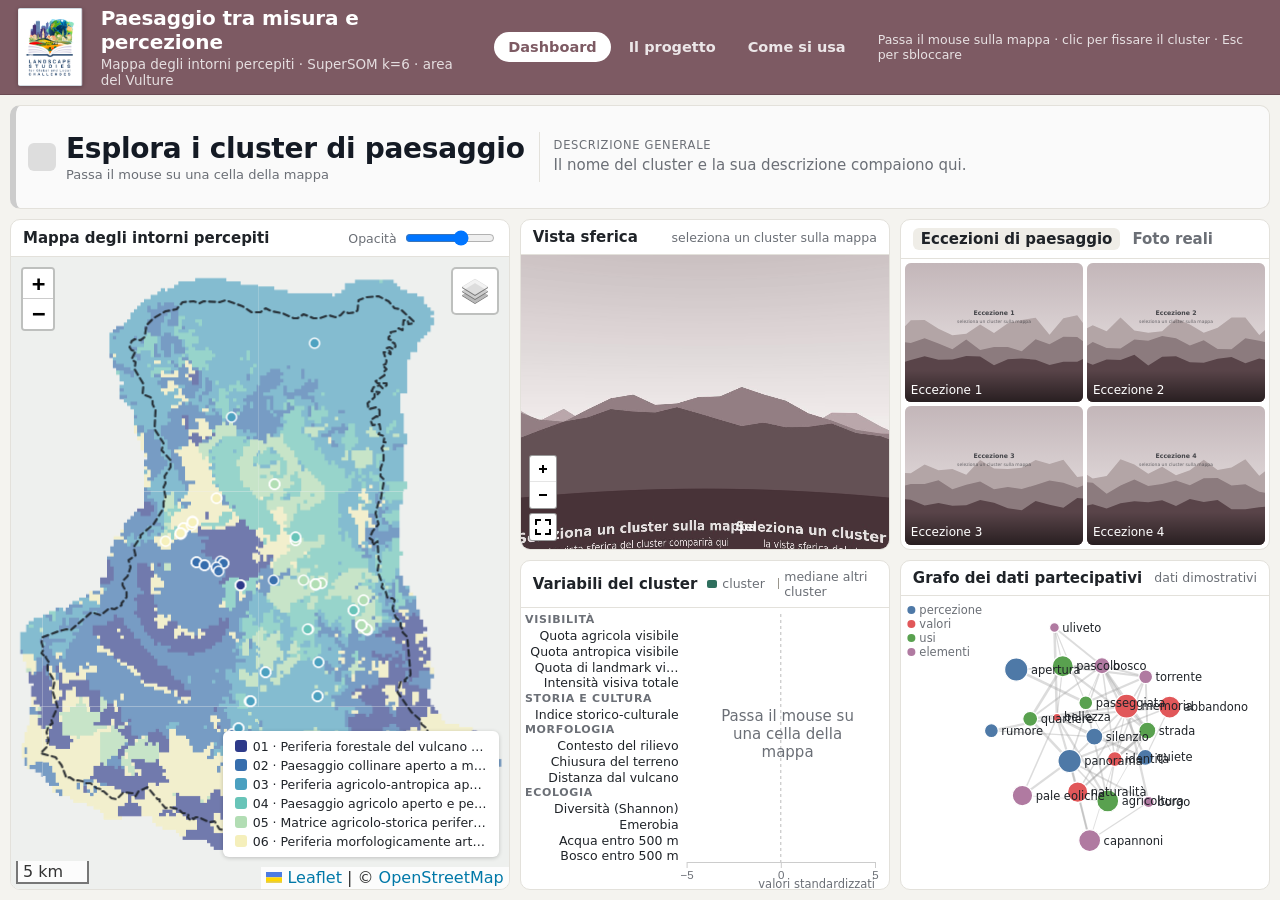
==== commit b5a40a7a: "Titolo: Paesaggio tra misura e percezione" ====
--- a/index.html
+++ b/index.html
@@ -3,7 +3,7 @@
 <head>
 <meta charset="utf-8">
 <meta name="viewport" content="width=device-width, initial-scale=1">
-<title>Visualizzatore ipotesi visuali del paesaggio</title>
+<title>Paesaggio tra misura e percezione</title>
 <meta name="description" content="Paesaggio tra misura e percezione: dashboard della mappa degli intorni percepiti dell'area del Vulture (Basilicata), con configurazioni SuperSOM, immagini generate con IA e fotografie del territorio. Dottorato in Landscape Studies for Global and Local Challenges, Università degli Studi di Bergamo.">
 <meta property="og:title" content="Paesaggio tra misura e percezione">
 <meta property="og:description" content="Mappa degli intorni percepiti del Vulture: configurazioni di paesaggio, ipotesi visuali generate con IA e fotografie del territorio.">
@@ -18,7 +18,7 @@
   <button class="logo" id="logo" title="PhD Landscape Studies for Global and Local Challenges">
     <img src="assets/logo.png" alt="PhD Landscape Studies for Global and Local Challenges"></button>
   <div class="brand">
-    <h1 id="titolo">Visualizzatore ipotesi visuali del paesaggio</h1>
+    <h1 id="titolo">Paesaggio tra misura e percezione</h1>
     <p id="sottotitolo"></p>
   </div>
   <nav class="menu" aria-label="Sezioni">
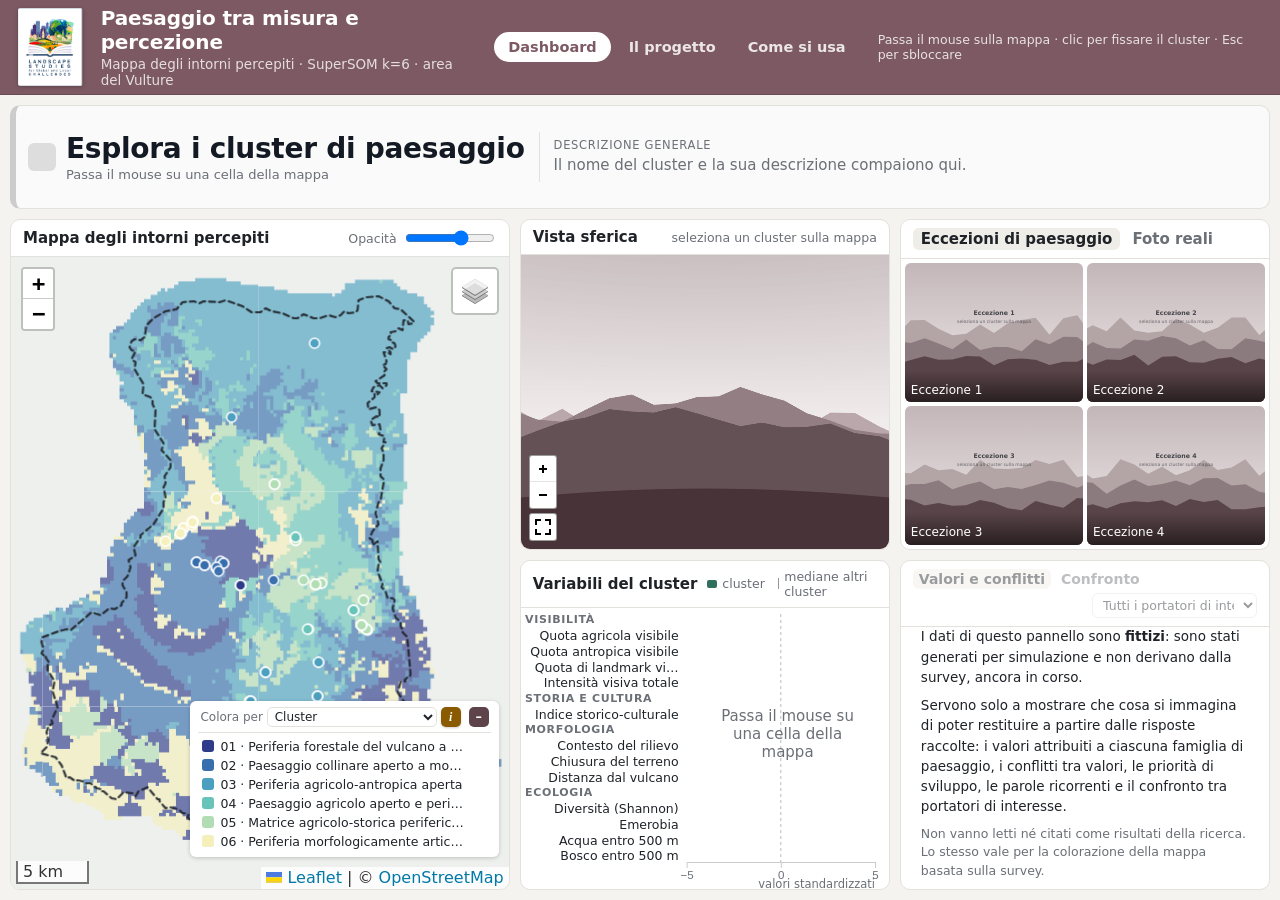
==== commit 498757c1: "Pannello survey dimostrativo: grafo valori e conflitti con parole, confronto tra portatori di intere" ====
--- a/index.html
+++ b/index.html
@@ -73,7 +73,8 @@
   </section>
 
   <section class="panel p-graph">
-    <div class="panel-h"><h2>Grafo dei dati partecipativi</h2><span class="hint" id="graph-note"></span></div>
+    <div class="panel-h"><div class="tabs" id="sv-tabs" aria-label="Dati della survey"><button data-v="a" class="on">Valori e conflitti</button><button data-v="b">Confronto</button></div>
+      <select class="sv-sel" id="sv-classe" aria-label="Portatori di interesse"></select></div>
     <div class="chart" id="graph"></div>
   </section>
 </main>
@@ -95,7 +96,7 @@
 <script src="js/mappa.js"></script>
 <script src="js/boxplot.js"></script>
 <script src="js/immagini.js"></script>
-<script src="js/grafo.js"></script>
+<script src="js/survey.js"></script>
 <script src="js/progetto.js"></script>
 <script src="js/app.js"></script>
 </body>
--- a/css/style.css
+++ b/css/style.css
@@ -56,8 +56,8 @@
 .tiles-chiari{filter:grayscale(1) brightness(1.08) contrast(.85) opacity(.85)}
 .leaflet-container{font:inherit;background:#eef0ee}
 .legend{background:#fff;padding:6px 8px;border-radius:6px;box-shadow:0 1px 4px rgba(0,0,0,.2);font-size:12.5px;max-height:260px;overflow:auto}
-.legend div{display:flex;align-items:center;gap:6px;padding:2px 4px;border-radius:4px;cursor:pointer;max-width:260px;white-space:nowrap;overflow:hidden;text-overflow:ellipsis}
-.legend div:hover,.legend div.on{background:#f0eee8}
+.legend .lg-row{display:flex;align-items:center;gap:6px;padding:2px 4px;border-radius:4px;cursor:pointer;max-width:270px;white-space:nowrap;overflow:hidden;text-overflow:ellipsis}
+.legend .lg-row:hover,.legend .lg-row.on{background:#f0eee8}
 .legend i{width:12px;height:12px;border-radius:3px;flex:none}
 .legend span{overflow:hidden;text-overflow:ellipsis}
 
@@ -302,7 +302,7 @@
   .panel-h .hint{display:none}
   .opacity input{width:70px}
   .legend{font-size:11.5px;max-height:130px;padding:4px 6px}
-  .legend div{max-width:160px}
+  .legend .lg-row{max-width:170px}
   .synth{width:34%}
   .modale{padding:0;align-items:stretch}
   .modale-box{max-width:none;max-height:none;height:100%;border-radius:0}
@@ -376,3 +376,116 @@
 .pg-galleria .pg-btn{margin-top:auto}
 .pg-stato{display:inline-block;line-height:1.5}
 .pg-stato-punto{display:inline-block;vertical-align:middle;margin-right:7px;flex:none}
+
+/* pannello survey */
+.p-graph .panel-h{flex-wrap:wrap;row-gap:4px}
+.p-graph .tabs button{font-size:14px;padding:2px 6px}
+.sv-sel{margin-left:auto;font:inherit;font-size:12.5px;max-width:165px;min-width:0;border:1px solid var(--line);border-radius:6px;padding:3px 6px;background:#fff;color:var(--ink)}
+.sv{position:absolute;inset:0;display:flex;flex-direction:column}
+.sv-info{display:flex;gap:8px;justify-content:space-between;align-items:center;font-size:12px;color:var(--muted);padding:5px 10px 0}
+.sv-info span:first-child{overflow:hidden;text-overflow:ellipsis;white-space:nowrap}
+.sv-demo{flex:none;background:#fff3d6;color:#8a5a00;border:1px solid #f0d9a0;border-radius:999px;padding:0 8px;font-size:11px;font-weight:600}
+.sv-corpo{flex:1;min-height:0;position:relative;overflow-y:auto;overflow-x:hidden}
+.sv-corpo svg{display:block}
+.sv-gr{font-size:10.5px;text-transform:uppercase;letter-spacing:.06em;fill:var(--muted);font-weight:700}
+.sv-dot{cursor:pointer}
+.sv-leg{display:flex;flex-wrap:wrap;gap:2px 10px;padding:4px 10px 0;font-size:11.5px;color:var(--ink)}
+.sv-leg span{display:inline-flex;align-items:center;gap:4px;white-space:nowrap}
+.sv-leg i{width:9px;height:9px;border-radius:50%;display:inline-block}
+.sv-simb{flex-basis:100%;display:flex;flex-wrap:wrap;gap:2px 12px;font-size:10.5px;color:var(--muted)}
+.sv-simb i.pieno{background:#9b9ea4}
+.sv-simb i.anello{background:none;border:1.8px solid #6b6f76;width:7px;height:7px}
+.sv-simb i.linea{width:12px;height:3px;border-radius:2px;background:#b5414b;opacity:.6}
+/* legenda della mappa: modalità di colorazione */
+.legend .lg-ctrl{display:flex;flex-wrap:wrap;gap:4px;align-items:center;padding:0 2px 5px;margin-bottom:4px;border-bottom:1px solid var(--line);font-size:12px;color:var(--muted)}
+.legend .lg-ctrl select{font:inherit;font-size:12px;border:1px solid var(--line);border-radius:5px;padding:1px 3px;background:#fff;color:var(--ink);max-width:170px}
+.legend .lg-key{padding:5px 2px 0;margin-top:4px;border-top:1px solid var(--line);max-width:270px}
+.legend .lg-grad{height:9px;border-radius:3px}
+.legend .lg-ext{display:flex;justify-content:space-between;gap:8px;font-size:11px;color:var(--muted);margin-top:2px}
+.legend .lg-chips{display:flex;flex-wrap:wrap;gap:2px 9px;font-size:11.5px}
+.legend .lg-chips span{display:inline-flex;align-items:center;gap:4px}
+.legend .lg-chips i{width:10px;height:10px;border-radius:50%}
+.legend .lg-nota{font-size:11px;color:var(--muted);margin-top:4px;line-height:1.35}
+.legend .lg-nota i.lg-insuff{display:inline-block;width:10px;height:10px;border-radius:2px;background:#d9d5d0;vertical-align:-1px;margin-right:4px}
+.legend .lg-min{order:9;margin-left:auto;font:inherit;font-size:13px;line-height:1;width:20px;height:20px;border:1px solid var(--line);border-radius:5px;background:#fff;color:var(--ink);cursor:pointer;padding:0}
+.legend.ridotta .lg-righe,.legend.ridotta .lg-key{display:none}
+.legend.ridotta .lg-ctrl{border-bottom:0;margin-bottom:0;padding-bottom:0}
+/* parole nel grafo dei valori */
+.sv-term rect{fill:#fff;fill-opacity:.94;stroke:#bdb6ad;stroke-width:1}
+.sv-term text{fill:#3a3338}
+.sv-term.omissione rect{stroke-dasharray:3 2;fill:#faf7f2}
+.sv-term.omissione text{font-style:italic;fill:#6b5d62}
+.sv-simb i.pill{width:16px;height:9px;border-radius:5px;background:#fff;border:1px solid #bdb6ad}
+.sv-simb i.pill.om{border-style:dashed;background:#faf7f2}
+.sv-simb i.linea-t{width:12px;height:2px;border-radius:1px;background:#8a8a8a}
+.sv-par{display:inline-flex;align-items:center;gap:3px;color:var(--ink)}
+.sv-par label{display:inline-flex;align-items:center;gap:3px;cursor:pointer}
+.sv-par input{margin:0}
+.sv-par button{font:inherit;font-size:11px;line-height:1;width:16px;height:16px;padding:0;border:1px solid var(--line);border-radius:4px;background:#fff;color:var(--ink);cursor:pointer}
+.sv-par b{min-width:14px;text-align:center;font-weight:600}
+.sv-nessuna{font-style:italic}
+.sv-info-i{cursor:help;color:var(--muted);border-bottom:1px dotted var(--muted)}
+.sv-leg .sv-simb + .sv-simb{margin-top:1px}
+/* avviso sui dati dimostrativi della survey */
+.sv-avviso{position:absolute;inset:0;overflow:auto;display:flex;flex-direction:column;justify-content:center;gap:2px;padding:14px 20px;font-size:13.5px;line-height:1.5;color:var(--ink)}
+.sv-avviso p{margin:0 0 6px;max-width:560px}
+.sv-avviso-tit{font-size:12px!important;text-transform:uppercase;letter-spacing:.06em;font-weight:700;color:#8a5a00}
+.sv-avviso-nota{color:var(--muted);font-size:12.5px}
+.sv-btn{align-self:flex-start;margin-top:6px;font:inherit;font-size:13.5px;font-weight:600;border:0;border-radius:999px;padding:7px 16px;background:#7d5a63;color:#fff;cursor:pointer}
+.sv-btn:hover{background:#6a4b53}
+button.sv-demo{cursor:pointer;font-family:inherit}
+button.sv-demo:hover{background:#ffe9b8}
+.p-graph.sv-in-avviso .panel-h .tabs,.p-graph.sv-in-avviso .panel-h .sv-sel{opacity:.45;pointer-events:none}
+/* ---- Pulsanti in stile moderno (tonali, a pillola, con stato hover/press e focus visibile) ---- */
+:root{--acc:#7d5a63;--acc-ton:#f2e9eb;--acc-ton-h:#e8d9dd;--acc-txt:#4a3239;--ombra-1:0 1px 2px rgba(60,40,45,.16),0 1px 3px rgba(60,40,45,.08);--ombra-2:0 2px 4px rgba(60,40,45,.18),0 3px 8px rgba(60,40,45,.12)}
+.btn-leggi,.sch-toggle,button.sv-demo,.sv-btn,.legend .lg-min,.sv-par button{
+  -webkit-tap-highlight-color:transparent;transition:background-color .15s,box-shadow .15s,transform .08s;user-select:none}
+.btn-leggi,.sch-toggle{display:inline-flex;align-items:center;height:28px;border:0;border-radius:999px;background:var(--acc-ton);color:var(--acc-txt);
+  font-size:12.5px;font-weight:600;letter-spacing:.01em;box-shadow:var(--ombra-1)}
+.btn-leggi{padding:0 14px 0 30px}
+.btn-leggi::before{left:12px}
+.sch-toggle{padding:0 14px}
+.sch-toggle[hidden]{display:none}
+.btn-leggi:hover,.sch-toggle:hover{background:var(--acc-ton-h);box-shadow:var(--ombra-2)}
+button.sv-demo{display:inline-flex;align-items:center;gap:4px;height:22px;border:0;border-radius:999px;padding:0 10px;background:#fff0c9;color:#7a4f00;
+  font-size:11px;font-weight:600;box-shadow:var(--ombra-1)}
+button.sv-demo::before{content:"!";display:inline-flex;align-items:center;justify-content:center;width:13px;height:13px;border-radius:50%;
+  background:#c98a00;color:#fff;font-size:9.5px;font-weight:800}
+button.sv-demo:hover{background:#ffe6a6;box-shadow:var(--ombra-2)}
+.sv-btn{height:36px;padding:0 20px;letter-spacing:.01em;box-shadow:var(--ombra-1)}
+.sv-btn:hover{background:#6a4b53;box-shadow:var(--ombra-2)}
+.legend .lg-min,.sv-par button{border:0;background:#efebe6;color:var(--acc-txt);box-shadow:none;border-radius:6px;font-weight:700}
+.legend .lg-min:hover,.sv-par button:hover{background:#e3ddd6}
+.btn-leggi:active,.sch-toggle:active,button.sv-demo:active,.sv-btn:active,.legend .lg-min:active,.sv-par button:active{transform:scale(.96);box-shadow:none}
+.btn-leggi:focus-visible,.sch-toggle:focus-visible,button.sv-demo:focus-visible,.sv-btn:focus-visible,.legend .lg-min:focus-visible,.sv-par button:focus-visible{outline:2px solid var(--acc);outline-offset:2px}
+/* variante richiesta: rettangoli con angoli poco arrotondati, testo chiaro su fondo scuro */
+:root{--btn-bg:#5e434b;--btn-bg-h:#4b343b;--btn-txt:#fff}
+.btn-leggi,.sch-toggle,.sv-btn{border-radius:6px;background:var(--btn-bg);color:var(--btn-txt)}
+.btn-leggi:hover,.sch-toggle:hover,.sv-btn:hover{background:var(--btn-bg-h)}
+.btn-leggi::before{box-shadow:none}
+button.sv-demo{border-radius:6px;background:#8a5a00;color:#fff}
+button.sv-demo::before{background:#fff;color:#8a5a00}
+button.sv-demo:hover{background:#704900}
+.legend .lg-min,.sv-par button{border-radius:5px;background:var(--btn-bg);color:var(--btn-txt)}
+.legend .lg-min:hover,.sv-par button:hover{background:var(--btn-bg-h)}
+.btn-leggi:focus-visible,.sch-toggle:focus-visible,button.sv-demo:focus-visible,.sv-btn:focus-visible,.legend .lg-min:focus-visible,.sv-par button:focus-visible{outline-color:#2f2226}
+/* schemi delle forme del grafo nella pagina del progetto */
+.pg-schemi{display:grid;grid-template-columns:repeat(4,1fr);gap:14px;margin:16px 0 10px}
+.pg-schemi>div{background:#fff;border:1px solid #e3dad4;border-radius:10px;padding:10px 12px}
+.pg-schemi svg{display:block;width:100%;height:auto;max-height:120px}
+.pg-schemi p{margin:6px 0 0;font-size:14px;line-height:1.45}
+@media (max-width:1100px){.pg-schemi{grid-template-columns:repeat(2,1fr)}}
+@media (max-width:520px){.pg-schemi{grid-template-columns:1fr}}
+/* pulsante info e pannellino sui dati dimostrativi, nella legenda della mappa */
+.legend .lg-info{order:8;margin-left:auto;width:20px;height:20px;padding:0;border:0;border-radius:5px;background:#8a5a00;color:#fff;
+  font:italic 700 12px/1 Georgia,"Times New Roman",serif;cursor:pointer;box-shadow:var(--ombra-1);transition:background-color .15s,transform .08s}
+.legend .lg-info:hover,.legend .lg-info.on{background:#704900}
+.legend .lg-info:active{transform:scale(.94)}
+.legend .lg-info:focus-visible{outline:2px solid #2f2226;outline-offset:2px}
+.legend .lg-ctrl:has(.lg-info) .lg-min{margin-left:4px}
+.legend .lg-info-pan{background:#fff7e3;border:1px solid #f0d9a0;border-radius:6px;padding:7px 9px;margin:0 0 6px;max-width:270px;font-size:11.5px;line-height:1.45;color:#3a2f1c;white-space:normal}
+.legend .lg-info-pan[hidden]{display:none}
+.legend .lg-info-pan p{margin:0 0 5px}
+.legend .lg-info-tit{font-size:10.5px;text-transform:uppercase;letter-spacing:.06em;font-weight:700;color:#8a5a00}
+.legend .lg-info-chiudi{font:inherit;font-size:11px;font-weight:600;height:22px;padding:0 10px;border:0;border-radius:5px;background:var(--btn-bg);color:#fff;cursor:pointer}
+.legend .lg-info-chiudi:hover{background:var(--btn-bg-h)}
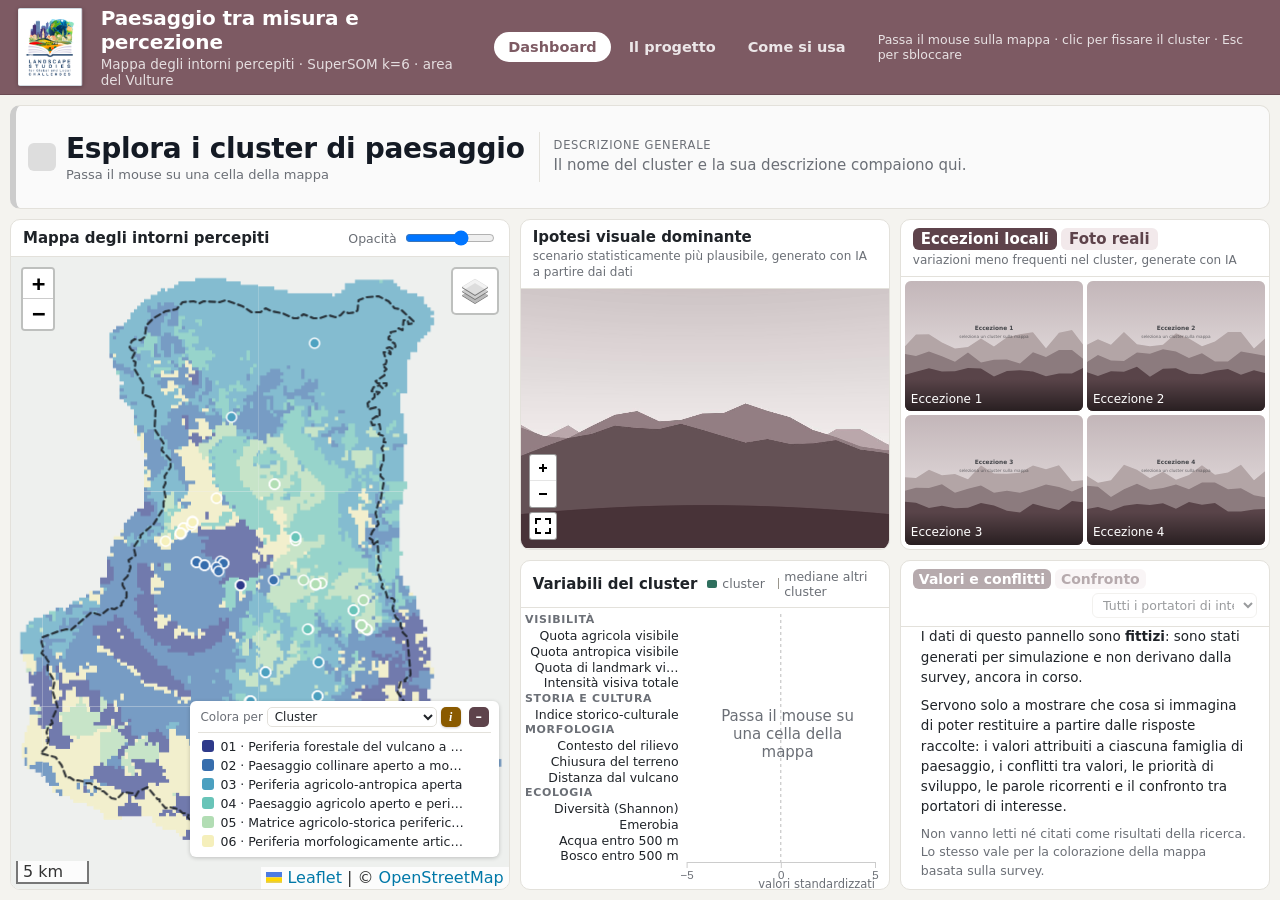
==== commit 4e336c91: "Ipotesi visuale dominante, sottotitoli dei pannelli immagini, linguette colorate" ====
--- a/index.html
+++ b/index.html
@@ -54,7 +54,7 @@
   </section>
 
   <section class="panel p-street">
-    <div class="panel-h"><h2>Vista sferica</h2><span class="hint" id="street-caption"></span><button class="btn-leggi" id="btn-centrale" hidden title="Leggi la descrizione dell'immagine centrale">Leggi</button></div>
+    <div class="panel-h"><h2 title="Lo scenario statisticamente dominante del cluster: l'immaginario più plausibile che la catena delle mediazioni (dati, modello, IA generativa) ha prodotto. Non è una fotografia di un luogo reale. Trascina l'immagine per guardarti intorno.">Ipotesi visuale dominante</h2><span class="hint" id="street-caption" title="scenario statisticamente più plausibile, generato con IA a partire dai dati">scenario statisticamente più plausibile, generato con IA a partire dai dati</span><button class="btn-leggi" id="btn-centrale" hidden title="Leggi la descrizione dell'immagine centrale">Leggi</button></div>
     <div class="street" id="street">
       <div id="pano"></div>
       <figure class="synth" id="synth" hidden><img id="synth-img" alt=""><figcaption>immagine sintetica centrale</figcaption></figure>
@@ -62,7 +62,7 @@
   </section>
 
   <section class="panel p-exc">
-    <div class="panel-h"><h2>Eccezioni di paesaggio</h2></div>
+    <div class="panel-h"><h2>Eccezioni locali</h2></div>
     <div class="exc" id="exc"></div>
   </section>
 
--- a/css/style.css
+++ b/css/style.css
@@ -116,7 +116,7 @@
 .btn-leggi[hidden]{display:none}
 .panel-h .hint{margin-left:auto}
 .panel-h .hint + .btn-leggi{margin-left:8px}
-.p-exc .panel-h .tabs{margin-right:auto}
+.p-exc .panel-h .tabs{flex:none}
 
 /* Finestra popup dei testi */
 .modale{position:fixed;inset:0;z-index:4000;background:rgba(25,22,24,.55);display:flex;align-items:center;justify-content:center;padding:24px}
@@ -489,3 +489,14 @@
 .legend .lg-info-tit{font-size:10.5px;text-transform:uppercase;letter-spacing:.06em;font-weight:700;color:#8a5a00}
 .legend .lg-info-chiudi{font:inherit;font-size:11px;font-weight:600;height:22px;padding:0 10px;border:0;border-radius:5px;background:var(--btn-bg);color:#fff;cursor:pointer}
 .legend .lg-info-chiudi:hover{background:var(--btn-bg-h)}
+/* intestazioni con sottotitolo e linguette colorate (attiva = piena, inattiva = tenue) */
+.p-exc .panel-h .hint,.p-street .panel-h .hint{flex:1 1 auto;min-width:0;margin-left:2px;text-align:left}
+.tabs button{background:var(--acc-ton);color:#5e434b;transition:background-color .15s,color .15s}
+.tabs button:hover{background:var(--acc-ton-h)}
+.tabs button.on,.tabs button.on:hover{background:var(--btn-bg);color:#fff}
+.tabs button:focus-visible{outline:2px solid var(--acc);outline-offset:2px}
+/* sottotitolo su una seconda riga dell'intestazione (pannelli ipotesi dominante ed eccezioni/foto) */
+.p-street .panel-h,.p-exc .panel-h{flex-wrap:wrap;row-gap:2px}
+.p-street .panel-h .btn-leggi,.p-exc .panel-h .btn-leggi{margin-left:auto}
+.p-street .panel-h .hint,.p-exc .panel-h .hint{order:9;flex:1 0 100%;display:block;margin:0;font-size:12px;line-height:1.35;
+  white-space:normal;overflow:visible;text-overflow:clip;color:var(--muted)}
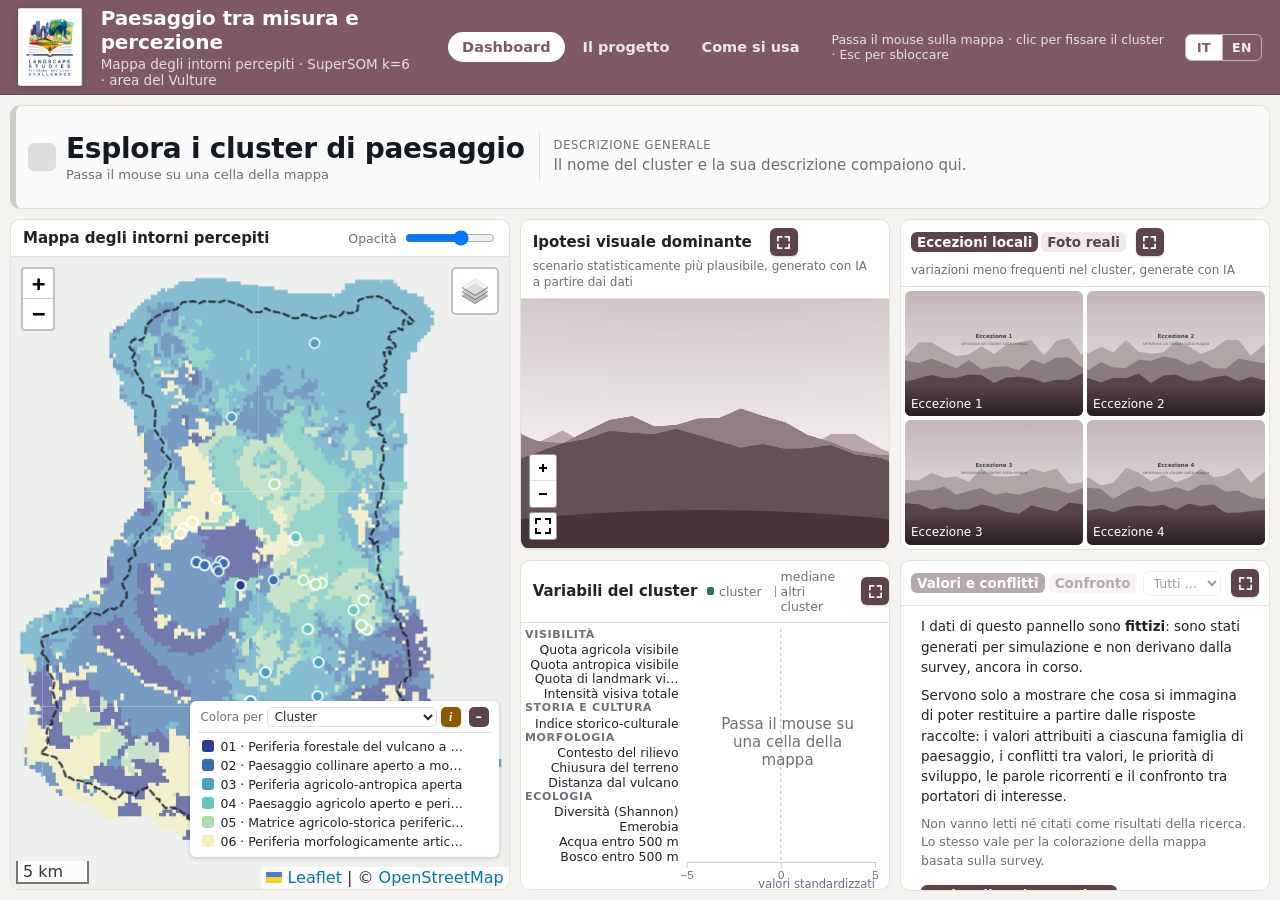
==== commit a6a17440: "Add Italian/English language switch IT/EN selector in the top bar (Italian by default, ?lang=en). In" ====
--- a/index.html
+++ b/index.html
@@ -18,63 +18,63 @@
   <button class="logo" id="logo" title="PhD Landscape Studies for Global and Local Challenges">
     <img src="assets/logo.png" alt="PhD Landscape Studies for Global and Local Challenges"></button>
   <div class="brand">
-    <h1 id="titolo">Paesaggio tra misura e percezione</h1>
+    <h1 id="titolo" data-i18n>Paesaggio tra misura e percezione</h1>
     <p id="sottotitolo"></p>
   </div>
-  <nav class="menu" aria-label="Sezioni">
+  <nav class="menu" aria-label="Sezioni" data-i18n-aria>
     <a href="#dashboard" data-voce="dashboard" class="on">Dashboard</a>
-    <a href="#progetto" data-voce="progetto">Il progetto</a>
-    <a href="#progetto/uso" data-voce="uso">Come si usa</a>
+    <a href="#progetto" data-voce="progetto" data-i18n>Il progetto</a>
+    <a href="#progetto/uso" data-voce="uso" data-i18n>Come si usa</a>
   </nav>
-  <div class="hint-top" id="hint-top">Passa il mouse sulla mappa · clic per fissare il cluster · Esc per sbloccare</div>
-  <span class="demo-badge" id="demo-badge" hidden>dati dimostrativi</span>
+  <div class="hint-top" id="hint-top" data-i18n>Passa il mouse sulla mappa · clic per fissare il cluster · Esc per sbloccare</div>
+  <span class="demo-badge" id="demo-badge" hidden data-i18n>dati dimostrativi</span>
 </header>
 
 <section class="scheda" id="scheda">
   <div class="sch-titolo">
     <span class="sch-sw" id="sch-sw"></span>
     <div class="sch-tt">
-      <div class="sch-nome" id="sch-nome">Esplora i cluster di paesaggio</div>
-      <div class="sch-meta" id="sch-meta">Passa il mouse su una cella della mappa</div>
+      <div class="sch-nome" id="sch-nome" data-i18n>Esplora i cluster di paesaggio</div>
+      <div class="sch-meta" id="sch-meta" data-i18n>Passa il mouse su una cella della mappa</div>
     </div>
-    <span class="sch-fisso" id="sch-fisso" hidden>fisso</span>
+    <span class="sch-fisso" id="sch-fisso" hidden data-i18n>fisso</span>
   </div>
   <div class="sch-desc">
-    <span class="sch-label">Descrizione generale</span>
+    <span class="sch-label" data-i18n>Descrizione generale</span>
     <div class="sch-body" id="sch-body"></div>
   </div>
-  <button class="sch-toggle" id="sch-toggle" hidden>leggi tutto</button>
+  <button class="sch-toggle" id="sch-toggle" hidden data-i18n>leggi tutto</button>
 </section>
 
 <main class="grid">
   <section class="panel p-map">
-    <div class="panel-h"><h2>Mappa degli intorni percepiti</h2>
-      <label class="opacity">Opacità <input type="range" id="opacity" min="0" max="1" step="0.05"></label></div>
+    <div class="panel-h"><h2 data-i18n>Mappa degli intorni percepiti</h2>
+      <label class="opacity"><span data-i18n>Opacità</span> <input type="range" id="opacity" min="0" max="1" step="0.05"></label></div>
     <div id="map"></div>
   </section>
 
   <section class="panel p-street">
-    <div class="panel-h"><h2 title="Lo scenario statisticamente dominante del cluster: l'immaginario più plausibile che la catena delle mediazioni (dati, modello, IA generativa) ha prodotto. Non è una fotografia di un luogo reale. Trascina l'immagine per guardarti intorno.">Ipotesi visuale dominante</h2><span class="hint" id="street-caption" title="scenario statisticamente più plausibile, generato con IA a partire dai dati">scenario statisticamente più plausibile, generato con IA a partire dai dati</span><button class="btn-leggi" id="btn-centrale" hidden title="Leggi la descrizione dell'immagine centrale">Leggi</button></div>
+    <div class="panel-h"><h2 data-i18n data-i18n-title title="Lo scenario statisticamente dominante del cluster: l'immaginario più plausibile che la catena delle mediazioni (dati, modello, IA generativa) ha prodotto. Non è una fotografia di un luogo reale. Trascina l'immagine per guardarti intorno.">Ipotesi visuale dominante</h2><span class="hint" id="street-caption" data-i18n data-i18n-title title="scenario statisticamente più plausibile, generato con IA a partire dai dati">scenario statisticamente più plausibile, generato con IA a partire dai dati</span><button class="btn-leggi" id="btn-centrale" hidden data-i18n data-i18n-title title="Leggi la descrizione dell'immagine centrale">Leggi</button></div>
     <div class="street" id="street">
       <div id="pano"></div>
-      <figure class="synth" id="synth" hidden><img id="synth-img" alt=""><figcaption>immagine sintetica centrale</figcaption></figure>
+      <figure class="synth" id="synth" hidden><img id="synth-img" alt=""><figcaption data-i18n>immagine sintetica centrale</figcaption></figure>
     </div>
   </section>
 
   <section class="panel p-exc">
-    <div class="panel-h"><h2>Eccezioni locali</h2></div>
+    <div class="panel-h"><h2 data-i18n>Eccezioni locali</h2></div>
     <div class="exc" id="exc"></div>
   </section>
 
   <section class="panel p-box">
-    <div class="panel-h"><h2>Variabili del cluster</h2>
+    <div class="panel-h"><h2 data-i18n>Variabili del cluster</h2>
       <span class="legend-inline"><i class="lg-c"></i>cluster <i class="lg-g"></i>intera area</span></div>
     <div class="chart" id="boxplot"></div>
   </section>
 
   <section class="panel p-graph">
-    <div class="panel-h"><div class="tabs" id="sv-tabs" aria-label="Dati della survey"><button data-v="a" class="on">Valori e conflitti</button><button data-v="b">Confronto</button></div>
-      <select class="sv-sel" id="sv-classe" aria-label="Portatori di interesse"></select></div>
+    <div class="panel-h"><div class="tabs" id="sv-tabs" aria-label="Dati della survey" data-i18n-aria><button data-v="a" class="on" data-i18n>Valori e conflitti</button><button data-v="b" data-i18n>Confronto</button></div>
+      <select class="sv-sel" id="sv-classe" aria-label="Portatori di interesse" data-i18n-aria></select></div>
     <div class="chart" id="graph"></div>
   </section>
 </main>
@@ -89,6 +89,7 @@
 <script src="vendor/d3.min.js"></script>
 <script src="vendor/pannellum/pannellum.js"></script>
 <script src="js/stato.js"></script>
+<script src="js/lingua.js"></script>
 <script src="js/modale.js"></script>
 <script src="js/testi.js"></script>
 <script src="js/panorama.js"></script>
--- a/css/style.css
+++ b/css/style.css
@@ -180,6 +180,14 @@
 .menu a{color:rgba(255,255,255,.85);text-decoration:none;font-size:14.5px;font-weight:600;padding:7px 14px;border-radius:999px;white-space:nowrap}
 .menu a:hover{background:rgba(255,255,255,.12);color:#fff}
 .menu a.on{background:#fff;color:#7d5a63}
+/* selettore lingua IT/EN, in fondo alla barra */
+.lingua{flex:none;display:flex;border:1px solid rgba(255,255,255,.55);border-radius:6px;overflow:hidden}
+.lingua button{border:0;margin:0;padding:5px 9px;min-width:36px;background:transparent;color:rgba(255,255,255,.9);font:inherit;font-size:12.5px;font-weight:700;letter-spacing:.04em;cursor:pointer;line-height:1.2}
+.lingua button+button{border-left:1px solid rgba(255,255,255,.55)}
+.lingua button:hover{background:rgba(255,255,255,.14);color:#fff}
+.lingua button.on{background:#fff;color:#7d5a63;cursor:default}
+.lingua button:focus-visible{outline:2px solid #fff;outline-offset:-3px}
+body.vista-progetto .lingua{margin-left:auto}
 
 /* ---- Vista "Il progetto" ---- */
 body.vista-progetto .scheda,body.vista-progetto .grid,body.vista-progetto .hint-top{display:none}
@@ -500,3 +508,44 @@
 .p-street .panel-h .btn-leggi,.p-exc .panel-h .btn-leggi{margin-left:auto}
 .p-street .panel-h .hint,.p-exc .panel-h .hint{order:9;flex:1 0 100%;display:block;margin:0;font-size:12px;line-height:1.35;
   white-space:normal;overflow:visible;text-overflow:clip;color:var(--muted)}
+/* ---- Ingrandimento di un pannello di destra (desktop e tablet; non su smartphone) ---- */
+.btn-espandi{order:5;flex:none;margin-left:8px;width:28px;height:28px;padding:0;border:0;border-radius:6px;background:var(--btn-bg);color:#fff;
+  display:inline-flex;align-items:center;justify-content:center;cursor:pointer;box-shadow:var(--ombra-1);transition:background-color .15s,transform .08s}
+.btn-espandi:hover{background:var(--btn-bg-h)}
+.btn-espandi:active{transform:scale(.94)}
+.btn-espandi:focus-visible{outline:2px solid #2f2226;outline-offset:2px}
+.btn-espandi svg{width:15px;height:15px;fill:none;stroke:currentColor;stroke-width:1.8;stroke-linecap:round;stroke-linejoin:round}
+.btn-espandi .ch,.btn-espandi.on .ap{display:none}
+.btn-espandi.on .ch{display:inline}
+.p-graph .panel-h .btn-espandi{margin-left:6px}
+.grid[data-espanso] > .panel:not(.p-map):not(.espanso){display:none}
+.grid[data-espanso] > .panel.espanso{grid-column:2/4;grid-row:1/3}
+.grid[data-espanso] .foto-gal{grid-template-columns:repeat(3,1fr)}
+@media (max-width:1100px){
+  .grid[data-espanso]{grid-template-rows:60vh 80vh}
+  .grid[data-espanso] > .panel.espanso{grid-column:1/3;grid-row:2/3}
+}
+@media (max-width:700px){
+  .btn-espandi{display:none}
+  .grid[data-espanso] > .panel{display:flex!important}
+}
+.p-graph .sv-sel{max-width:132px}
+@media (max-width:700px){.p-graph .sv-sel{max-width:200px}}
+
+/* intestazioni strette (pannelli di destra a 1100–1500 px, testi inglesi più lunghi): tutto su una riga */
+.p-exc,.p-graph{container-type:inline-size}
+@media (min-width:701px){
+  .p-graph .panel-h{flex-wrap:nowrap}
+  .p-graph .panel-h .tabs{flex:none}
+  .p-graph .sv-sel{flex:0 1 132px;min-width:64px;text-overflow:ellipsis}
+  @container (max-width:460px){
+    .p-exc .panel-h .btn-leggi{font-size:0;width:28px;padding:0;margin-left:auto;justify-content:center}
+    .p-exc .panel-h .btn-leggi::before{left:50%;transform:translate(-50%,-50%)}
+  }
+}
+@container (max-width:460px){
+  .p-exc .panel-h,.p-graph .panel-h{gap:6px;padding-left:10px;padding-right:10px}
+  .p-exc .tabs{gap:3px}
+  .p-exc .tabs button,.p-graph .tabs button{font-size:13.5px;padding:2px 6px}
+  .p-exc .panel-h .btn-espandi,.p-graph .panel-h .btn-espandi{margin-left:4px}
+}
